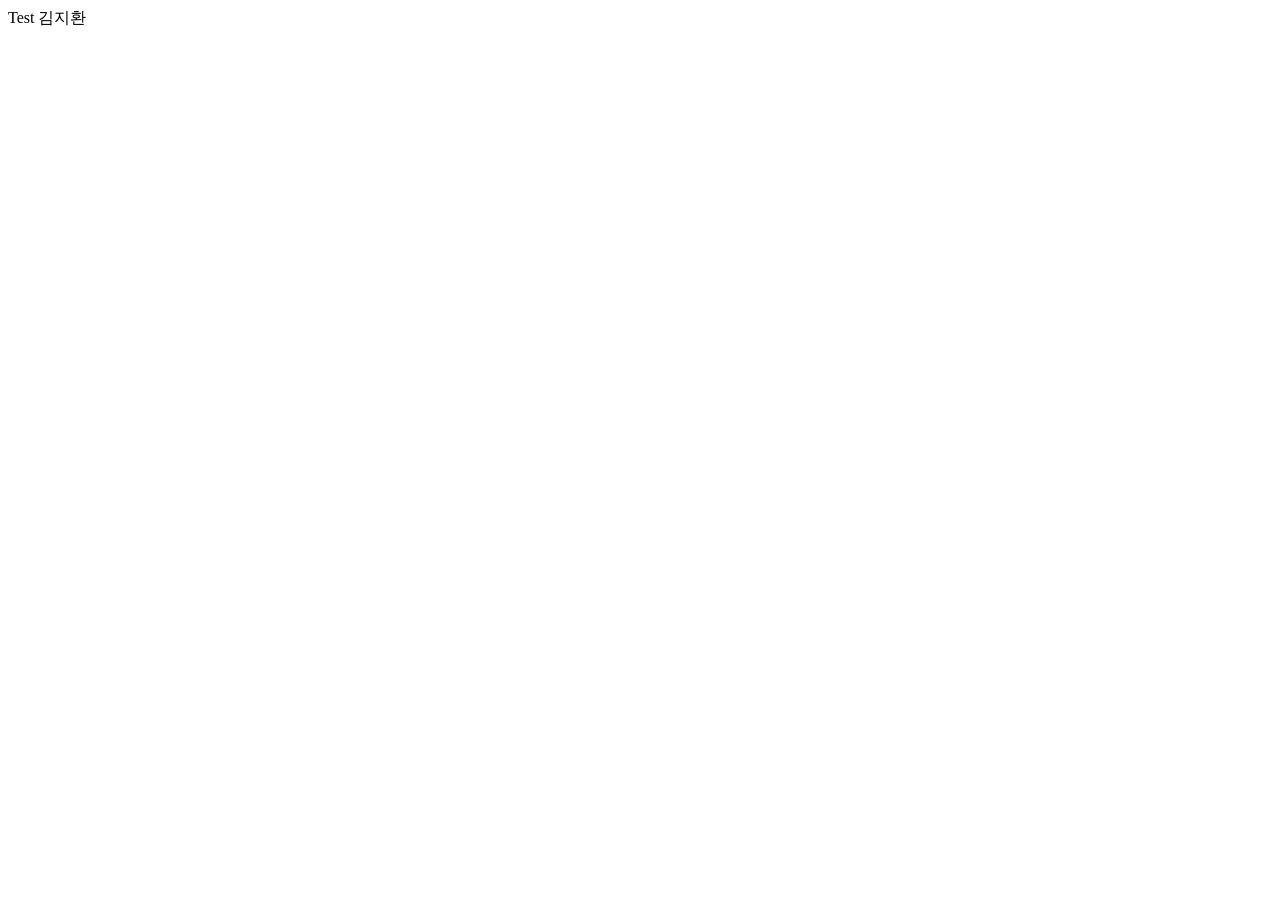
==== index.html @ cfc65067 "test" ====
<!DOCTYPE html>
<html lang="en">
<head>
    <meta charset="UTF-8">
    <meta name="viewport" content="width=device-width, initial-scale=1.0">
    <title>Group Project</title>
</head>
<body>
    Test
    김지환
</body>
</html>
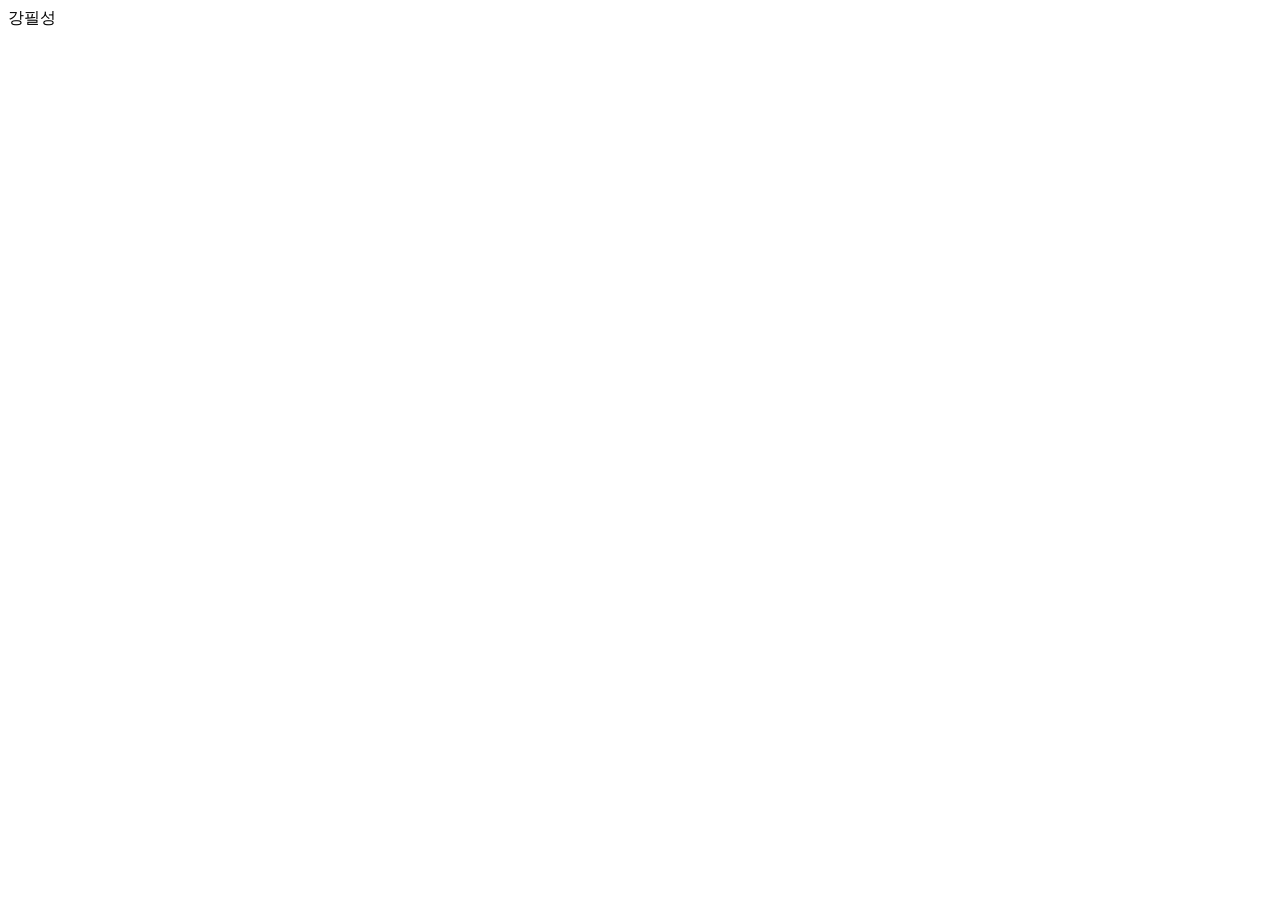
==== commit 5c24f8a3: "test" ====
--- a/index.html
+++ b/index.html
@@ -6,7 +6,6 @@
     <title>Group Project</title>
 </head>
 <body>
-    Test
-    김지환
+    강필성
 </body>
 </html>
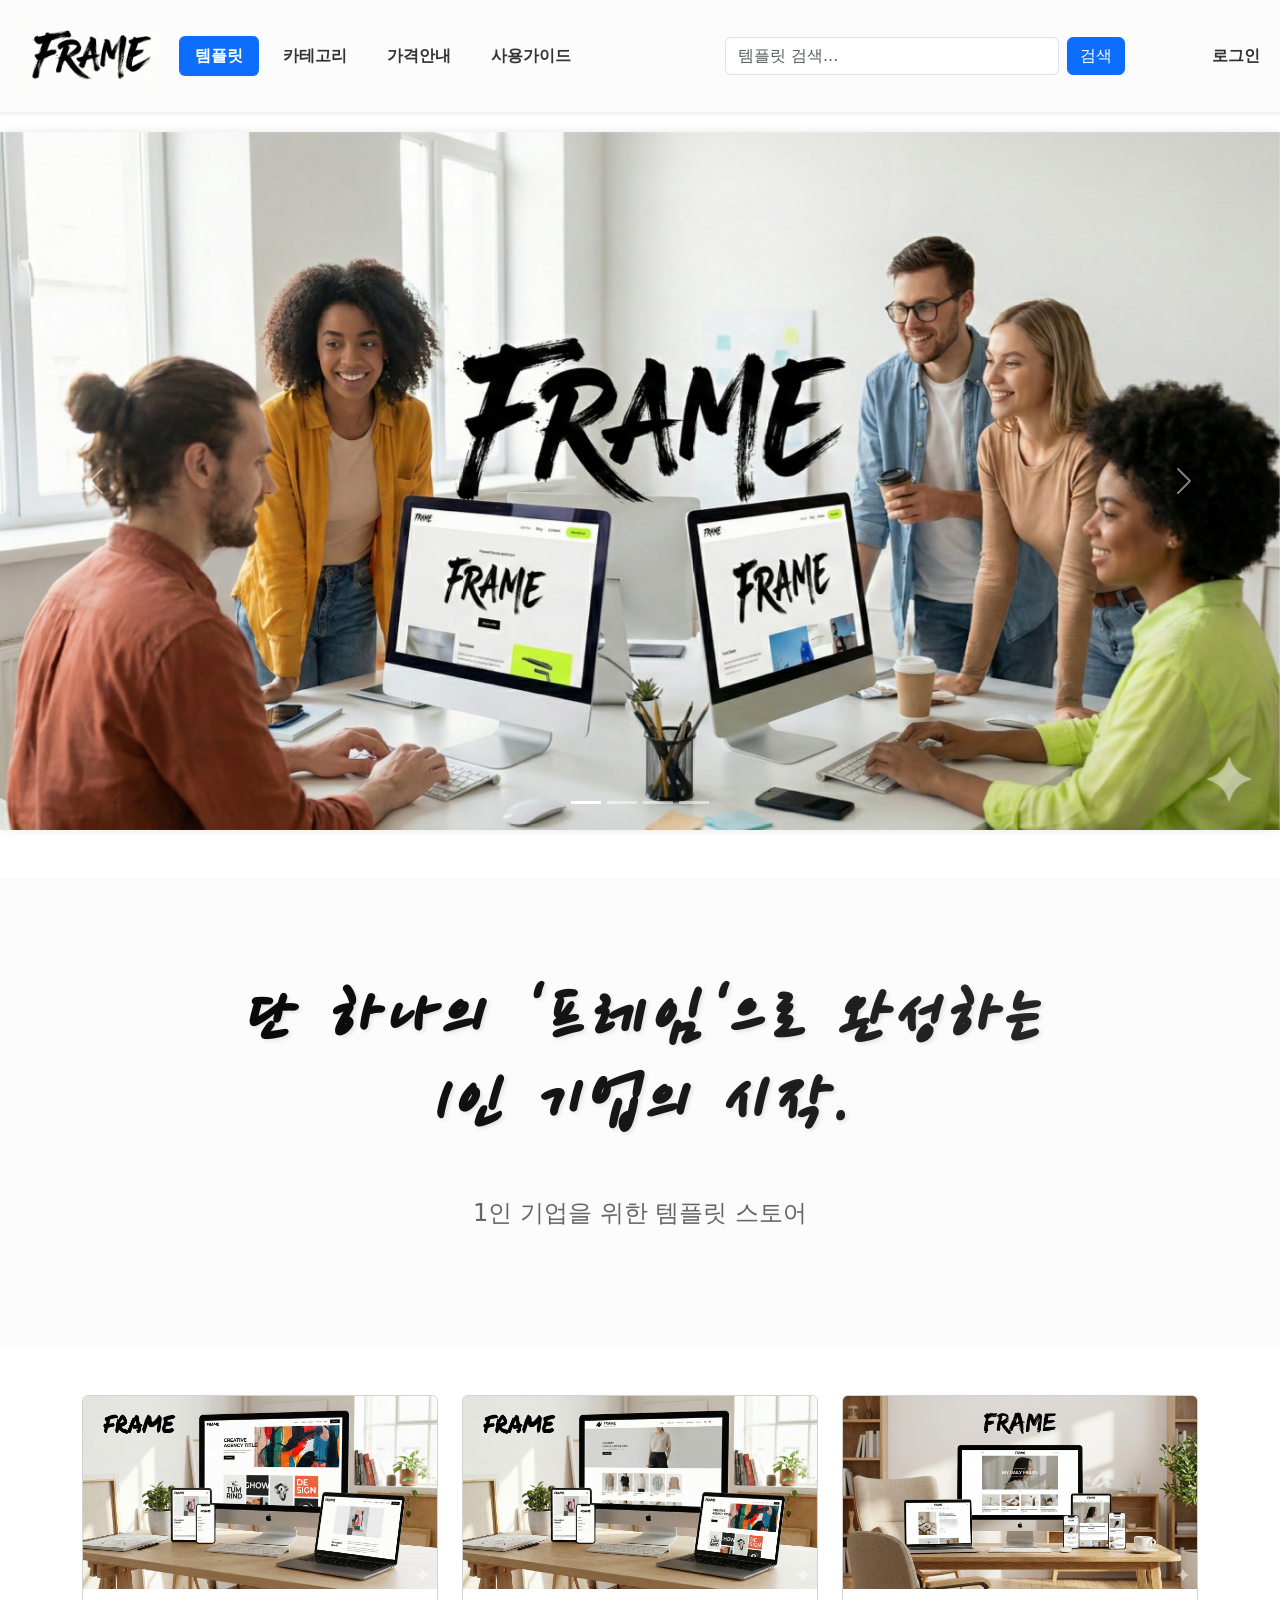
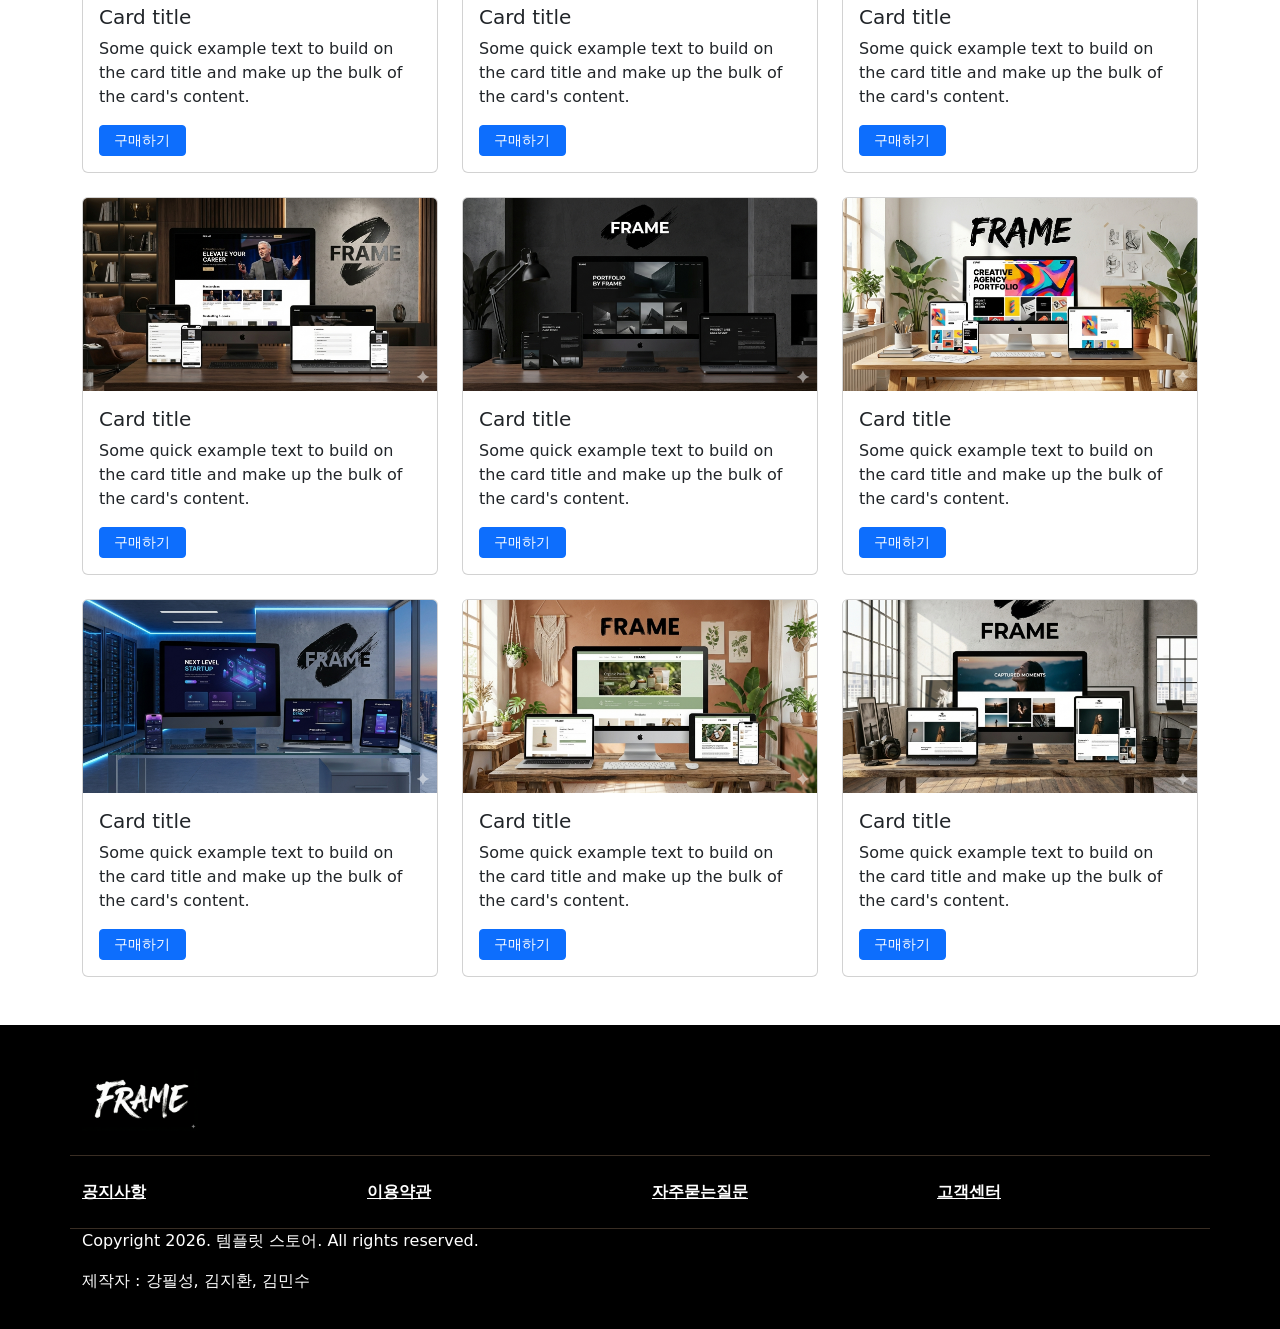
==== commit d1568364: "first commit" ====
--- a/index.html
+++ b/index.html
@@ -1,11 +1,222 @@
-<!DOCTYPE html>
+<!doctype html>
 <html lang="en">
 <head>
-    <meta charset="UTF-8">
-    <meta name="viewport" content="width=device-width, initial-scale=1.0">
-    <title>Group Project</title>
+    <meta charset="utf-8">
+    <meta name="viewport" content="width=device-width, initial-scale=1">
+    <title>템플릿 스토어</title>
+    <link href="https://cdn.jsdelivr.net/npm/bootstrap@5.3.8/dist/css/bootstrap.min.css" rel="stylesheet" integrity="sha384-sRIl4kxILFvY47J16cr9ZwB07vP4J8+LH7qKQnuqkuIAvNWLzeN8tE5YBujZqJLB" crossorigin="anonymous">
+    <link rel="stylesheet" href="css/index/header.css">
+    <link rel="stylesheet" href="css/index/main.css">
+    <link rel="stylesheet" href="css/index/footer.css">
+    <link rel="preconnect" href="https://fonts.googleapis.com">
+<link rel="preconnect" href="https://fonts.gstatic.com" crossorigin>
+<link href="https://fonts.googleapis.com/css2?family=Permanent+Marker&family=Caveat:wght@700&family=Dancing+Script:wght@700&display=swap" rel="stylesheet">
+<link rel="preconnect" href="https://fonts.googleapis.com">
+<link rel="preconnect" href="https://fonts.gstatic.com" crossorigin>
+<link href="https://fonts.googleapis.com/css2?family=Noto+Sans+KR:wght@400;700;900&family=Nanum+Pen+Script&display=swap" rel="stylesheet">
 </head>
 <body>
-    강필성
+    <nav class="navbar navbar-expand-lg bg-body-tertiary shadow-sm">
+      <div class="container-fluid">
+        <a class="navbar-brand fw-bold" href="#main">
+          <img src="img/index/logo.png" alt="Logo" class="d-inline-block align-text-top logo-img">
+        </a>
+        <button class="navbar-toggler" type="button" data-bs-toggle="collapse" data-bs-target="#navbarSupportedContent" aria-controls="navbarSupportedContent" aria-expanded="false" aria-label="메뉴 열기">
+          <span class="navbar-toggler-icon"></span>
+        </button>
+        <div class="collapse navbar-collapse" id="navbarSupportedContent">
+          <ul class="navbar-nav mx-auto mb-2 mb-lg-0">
+            <li class="nav-item">
+              <a class="nav-link active fw-semibold" aria-current="page" href="#main">템플릿</a>
+            </li>
+            <li class="nav-item">
+              <a class="nav-link fw-semibold" href="#category">카테고리</a>
+            </li>
+            <li class="nav-item">
+              <a class="nav-link fw-semibold" href="#pricing">가격안내</a>
+            </li>
+            <li class="nav-item">
+              <a class="nav-link fw-semibold" href="#guide">사용가이드</a>
+            </li>
+          </ul>
+          <form class="d-flex search-form mx-auto" role="search">
+            <input class="form-control me-2" type="search" placeholder="템플릿 검색..." aria-label="검색" />
+            <button class="btn btn-primary" type="submit">검색</button>
+          </form>
+          <div class="navbar-nav ms-auto">
+            <a class="nav-link fw-semibold" href="login.html">로그인</a>
+          </div>
+        </div>
+      </div>
+    </nav>
+ 
+    <div id="carouselExampleIndicators" class="carousel slide">
+        <div class="carousel-indicators">
+            <button type="button" data-bs-target="#carouselExampleIndicators" data-bs-slide-to="0" class="active" aria-current="true" aria-label="Slide 1"></button>
+            <button type="button" data-bs-target="#carouselExampleIndicators" data-bs-slide-to="1" aria-label="Slide 2"></button>
+            <button type="button" data-bs-target="#carouselExampleIndicators" data-bs-slide-to="2" aria-label="Slide 3"></button>
+            <button type="button" data-bs-target="#carouselExampleIndicators" data-bs-slide-to="3" aria-label="Slide 4"></button>
+        </div>
+        <div class="carousel-inner">
+            <div class="carousel-item active">
+            <img src="img/index/main1.png" class="d-block w-100" alt="...">
+        </div>
+        <div class="carousel-item">
+        <img src="img/index/main.png" class="d-block w-100" alt="...">
+        </div>
+        <div class="carousel-item">
+          <img src="img/index/main2.png" class="d-block w-100" alt="...">
+        </div>
+        <div class="carousel-item">
+            <img src="img/index/main3.png" class="d-block w-100" alt="...">
+        </div>
+       </div>
+         <button class="carousel-control-prev" type="button" data-bs-target="#carouselExampleIndicators" data-bs-slide="prev">
+          <span class="carousel-control-prev-icon" aria-hidden="true"></span>
+          <span class="visually-hidden">Previous</span>
+         </button>
+         <button class="carousel-control-next" type="button" data-bs-target="#carouselExampleIndicators" data-bs-slide="next">
+           <span class="carousel-control-next-icon" aria-hidden="true"></span>
+           <span class="visually-hidden">Next</span>
+         </button>
+    </div>
+
+    <div class="typographic-manifesto mt-5 mb-5">
+       <h2 class="manifesto-text">단 하나의 '프레임'으로 완성하는 </h2>
+       <h2 class="manifesto-text">1인 기업의 시작.</h2>
+       <p>1인 기업을 위한 템플릿 스토어</p>
+    </div>
+      
+    <div class="container mt-5 mb-5">
+      <div class="row g-4">
+        <div class="col-md-4 col-sm-6 col-12">
+          <div class="card h-100">
+            <img src="img/index/템플릿1.png" class="card-img-top" alt="...">
+            <div class="card-body d-flex flex-column">
+              <h5 class="card-title">Card title</h5>
+              <p class="card-text">Some quick example text to build on the card title and make up the bulk of the card's content.</p>
+              <a href="purchase.html" class="btn btn-primary btn-sm px-3 mt-auto w-auto">구매하기</a>
+            </div>
+          </div>
+        </div>
+
+        <div class="col-md-4 col-sm-6 col-12">
+          <div class="card h-100">
+            <img src="img/index/템플릿2.png" class="card-img-top" alt="...">
+            <div class="card-body d-flex flex-column">
+              <h5 class="card-title">Card title</h5>
+              <p class="card-text">Some quick example text to build on the card title and make up the bulk of the card's content.</p>
+              <a href="purchase.html" class="btn btn-primary btn-sm px-3 mt-auto w-auto">구매하기</a>
+            </div>
+          </div>
+        </div>
+
+        <div class="col-md-4 col-sm-6 col-12">
+          <div class="card h-100">
+            <img src="img/index/템플릿3.png" class="card-img-top" alt="...">
+            <div class="card-body d-flex flex-column">
+              <h5 class="card-title">Card title</h5>
+              <p class="card-text">Some quick example text to build on the card title and make up the bulk of the card's content.</p>
+              <a href="purchase.html" class="btn btn-primary btn-sm px-3 mt-auto w-auto">구매하기</a>
+            </div>
+          </div>
+        </div>
+
+        <div class="col-md-4 col-sm-6 col-12">
+          <div class="card h-100">
+            <img src="img/index/템플릿4.png" class="card-img-top" alt="...">
+            <div class="card-body d-flex flex-column">
+              <h5 class="card-title">Card title</h5>
+              <p class="card-text">Some quick example text to build on the card title and make up the bulk of the card's content.</p>
+              <a href="purchase.html" class="btn btn-primary btn-sm px-3 mt-auto w-auto">구매하기</a>
+            </div>
+          </div>
+        </div>
+
+        <div class="col-md-4 col-sm-6 col-12">
+          <div class="card h-100">
+            <img src="img/index/템플릿5.png" class="card-img-top" alt="...">
+            <div class="card-body d-flex flex-column">
+              <h5 class="card-title">Card title</h5>
+              <p class="card-text">Some quick example text to build on the card title and make up the bulk of the card's content.</p>
+              <a href="purchase.html" class="btn btn-primary btn-sm px-3 mt-auto w-auto">구매하기</a>
+            </div>
+          </div>
+        </div>
+
+        <div class="col-md-4 col-sm-6 col-12">
+          <div class="card h-100">
+            <img src="img/index/템플릿6.png" class="card-img-top" alt="...">
+            <div class="card-body d-flex flex-column">
+              <h5 class="card-title">Card title</h5>
+              <p class="card-text">Some quick example text to build on the card title and make up the bulk of the card's content.</p>
+              <a href="purchase.html" class="btn btn-primary btn-sm px-3 mt-auto w-auto">구매하기</a>
+            </div>
+          </div>
+        </div>
+
+        <div class="col-md-4 col-sm-6 col-12">
+          <div class="card h-100">
+            <img src="img/index/템플릿7.png" class="card-img-top" alt="...">
+            <div class="card-body d-flex flex-column">
+              <h5 class="card-title">Card title</h5>
+              <p class="card-text">Some quick example text to build on the card title and make up the bulk of the card's content.</p>
+              <a href="purchase.html" class="btn btn-primary btn-sm px-3 mt-auto w-auto">구매하기</a>
+            </div>
+          </div>
+        </div>
+
+        <div class="col-md-4 col-sm-6 col-12">
+          <div class="card h-100">
+            <img src="img/index/템플릿8.png" class="card-img-top" alt="...">
+            <div class="card-body d-flex flex-column">
+              <h5 class="card-title">Card title</h5>
+              <p class="card-text">Some quick example text to build on the card title and make up the bulk of the card's content.</p>
+              <a href="purchase.html" class="btn btn-primary btn-sm px-3 mt-auto w-auto">구매하기</a>
+            </div>
+          </div>
+        </div>
+
+        <div class="col-md-4 col-sm-6 col-12">
+          <div class="card h-100">
+            <img src="img/index/템플릿9.png" class="card-img-top" alt="...">
+            <div class="card-body d-flex flex-column">
+              <h5 class="card-title">Card title</h5>
+              <p class="card-text">Some quick example text to build on the card title and make up the bulk of the card's content.</p>
+              <a href="purchase.html" class="btn btn-primary btn-sm px-3 mt-auto w-auto">구매하기</a>
+            </div>
+          </div>
+        </div>
+      </div>
+    </div>
+ 
+
+    <footer>
+      <div class="container">
+         <div class="row text-white pb-4 pt-4 first-line">
+          <img src="img/index/logo dark.png" class="img-fluid logo-img" alt="...">
+         </div>
+
+         <div class="row text-white pb-4 pt-4 first-line">
+            <a href="#" class="col text-white fw-semibold">공지사항</a>
+            <a href="#" class="col text-white fw-semibold">이용약관</a>
+            <a href="#" class="col text-white fw-semibold">자주묻는질문</a>
+            <a href="#" class="col text-white fw-semibold">고객센터</a>
+         </div>
+
+         <div class="text-white">
+            <p>Copyright 2026. 템플릿 스토어. All rights reserved.</p>
+            <p>제작자 : 강필성, 김지환, 김민수</p>
+         </div>
+        </div>
+      </div>
+    </footer>
+
+
+
+
+    </div>
+
+    <script src="https://cdn.jsdelivr.net/npm/bootstrap@5.3.8/dist/js/bootstrap.bundle.min.js" integrity="sha384-FKyoEForCGlyvwx9Hj09JcYn3nv7wiPVlz7YYwJrWVcXK/BmnVDxM+D2scQbITxI" crossorigin="anonymous"></script>
 </body>
-</html>+</html>
--- a/css/index/header.css
+++ b/css/index/header.css
@@ -0,0 +1,155 @@
+/* 네비게이션 바 스타일 */
+.navbar {
+    padding: 1rem 0;
+    min-height: 80px;
+    background-color: #fcfcfc !important;
+  }
+
+.navbar .container-fluid {
+    display: flex;
+    align-items: center;
+    justify-content: space-between;
+    height: 100%;
+    padding-left: 1rem;
+    padding-right: 0;
+  }
+  
+  .navbar-brand {
+    font-size: 1.5rem;
+    color: #0d6efd !important;
+    transition: color 0.3s ease;
+    padding: 0;
+    margin: 0;
+    margin-right: 0;
+    height: 100%;
+    display: flex;
+    align-items: center;
+    margin-left: 0;
+  }
+
+  /* 로고와 메뉴 사이 간격 조정 */
+  .navbar-brand + .navbar-toggler + .navbar-collapse,
+  .navbar-brand + .navbar-collapse {
+    margin-left: 1rem;
+  }
+
+  .navbar-collapse {
+    margin-left: 1rem !important;
+  }
+
+  .navbar-nav {
+    margin-left: 0 !important;
+  }
+
+  .navbar-nav .nav-item:first-child .nav-link {
+    margin-left: 0;
+    padding-left: 0.75rem;
+  }
+
+  .navbar-brand .logo-img {
+    height: 100%;
+    width: auto;
+    max-height: 80px;
+    object-fit: contain;
+    transition: transform 0.3s ease;
+  }
+
+  .navbar-brand:hover .logo-img {
+    transform: scale(1.05);
+  }
+  
+  .navbar-brand:hover {
+    color: #0a58ca !important;
+  }
+  
+  .nav-link {
+    color: #333 !important;
+    padding: 0.5rem 1rem !important;
+    margin: 0 0.25rem;
+    border-radius: 0.375rem;
+    transition: all 0.3s ease;
+  }
+  
+  .nav-link:hover {
+    background-color: #e9ecef;
+    color: #0d6efd !important;
+    transform: translateY(-1px);
+  }
+  
+  .nav-link.active {
+    background-color: #0d6efd !important;
+    color: white !important;
+    font-weight: 600;
+  }
+  
+  .nav-link.active:hover {
+    background-color: #0a58ca !important;
+    color: white !important;
+  }
+
+  /* 검색 버튼 스타일 */
+.btn-primary {
+    background-color: #0d6efd;
+    border-color: #0d6efd;
+    transition: all 0.3s ease;
+  }
+  
+  .btn-primary:hover {
+    background-color: #0a58ca;
+    border-color: #0a58ca;
+    transform: translateY(-1px);
+    box-shadow: 0 2px 4px rgba(0, 0, 0, 0.1);
+  }
+  
+  /* 검색 입력 필드 */
+  .form-control:focus {
+    border-color: #0d6efd;
+    box-shadow: 0 0 0 0.25rem rgba(13, 110, 253, 0.25);
+  }
+  
+  /* 모바일 메뉴 토글 버튼 */
+  .navbar-toggler {
+    border: 2px solid #0d6efd;
+    margin-left: 0.5rem;
+    padding: 0.25rem 0.5rem;
+  }
+
+  .navbar-toggler:focus {
+    box-shadow: 0 0 0 0.25rem rgba(13, 110, 253, 0.25);
+  }
+
+  /* 로고와 버튼 사이 간격 제거 */
+  .navbar-brand + .navbar-toggler {
+    margin-left: 0.5rem;
+  }
+  
+  /* 검색 폼 가운데 정렬 및 가로 배치 */
+  .search-form {
+    flex-direction: row;
+    align-items: center;
+    max-width: 400px;
+    width: 100%;
+  }
+  
+  .search-form .form-control {
+    flex: 1;
+    min-width: 200px;
+  }
+  
+  .search-form .btn {
+    white-space: nowrap;
+    flex-shrink: 0;
+  }
+  
+  /* 모바일에서 검색창 스타일 조정 */
+  @media (max-width: 991.98px) {
+    .search-form {
+      margin: 1rem 0 !important;
+      max-width: 100%;
+    }
+    
+    .search-form .form-control {
+      min-width: auto;
+    }
+  }
+  
--- a/css/index/main.css
+++ b/css/index/main.css
@@ -0,0 +1,82 @@
+#carouselExampleIndicators {
+    width: 100%;
+    max-width: none;
+    margin: 20px 0;
+    padding: 0;
+    height: auto;
+    overflow: visible;
+    position: relative;
+    border-radius: 10px;
+    box-shadow: 0 0 10px 0 rgba(0, 0, 0, 0.1);
+    background-color: #fff;
+}
+
+/* 캐러셀 이미지가 잘리지 않고 전체가 보이도록 */
+#carouselExampleIndicators .carousel-inner,
+#carouselExampleIndicators .carousel-item {
+    height: auto;
+}
+
+#carouselExampleIndicators .carousel-item img {
+    width: 100%;
+    height: auto;
+    object-fit: initial;
+    object-position: initial;
+}
+
+.typographic-manifesto {
+    position: relative;
+    width: 100%;
+    overflow: hidden;
+    padding: 100px 0;
+    background-color: #fcfcfc;
+    text-align: center;
+    font-size: 1.5rem;
+    margin-top: 2rem;
+    color: #666;
+}
+
+.manifesto-text {
+    font-size: clamp(1rem, 6vw, 6rem) !important;
+    font-weight: 900;
+    line-height: 1.1;
+    white-space: nowrap;
+    margin: 0;
+    padding: 0 2rem;
+    color: #000;
+    font-family: 'Nanum Pen Script', 'Noto Sans KR', 'Malgun Gothic', '맑은 고딕', cursive, sans-serif !important;
+    text-transform: none; /* uppercase 제거 (한글은 대소문자 구분 없음) */
+    letter-spacing: 0.1em;
+    width: 100%;
+    text-align: center;
+    background: linear-gradient(90deg, #000 0%, #333 100%);
+    -webkit-background-clip: text;
+    -webkit-text-fill-color: transparent;
+    background-clip: text;
+    text-shadow: 2px 2px 4px rgba(0, 0, 0, 0.1);
+    font-style: italic;
+}
+
+.typographic-manifesto p {
+    margin-top: 3rem; /* p 태그 위쪽 간격 추가 */
+    text-align: center;
+    font-size: 1.5rem;
+    color: #666;
+}
+
+.card .btn-primary {
+    width: fit-content !important;
+    max-width: 100%;
+    display: inline-block !important;
+    padding: 0.375rem 0.9rem !important;
+    font-size: 0.875rem !important;
+    line-height: 1.2;
+}
+
+@media (max-width: 768px) {
+    .manifesto-text {
+        font-size: clamp(2rem, 8vw, 6rem);
+        white-space: normal;
+        padding: 0 1rem;
+    }
+}
--- a/css/index/footer.css
+++ b/css/index/footer.css
@@ -0,0 +1,18 @@
+footer {
+    background-color: black;
+    padding: 20px 0;
+    margin-top: 20px;
+}
+
+footer .text-white {
+    color: white;
+}
+
+footer .logo-img{
+    width: 140px;   /* 원하는 크기로 변경 */
+    height: auto;   /* 비율 유지 */
+  }
+
+.first-line{
+    border-bottom: 1px solid #392d23;
+}
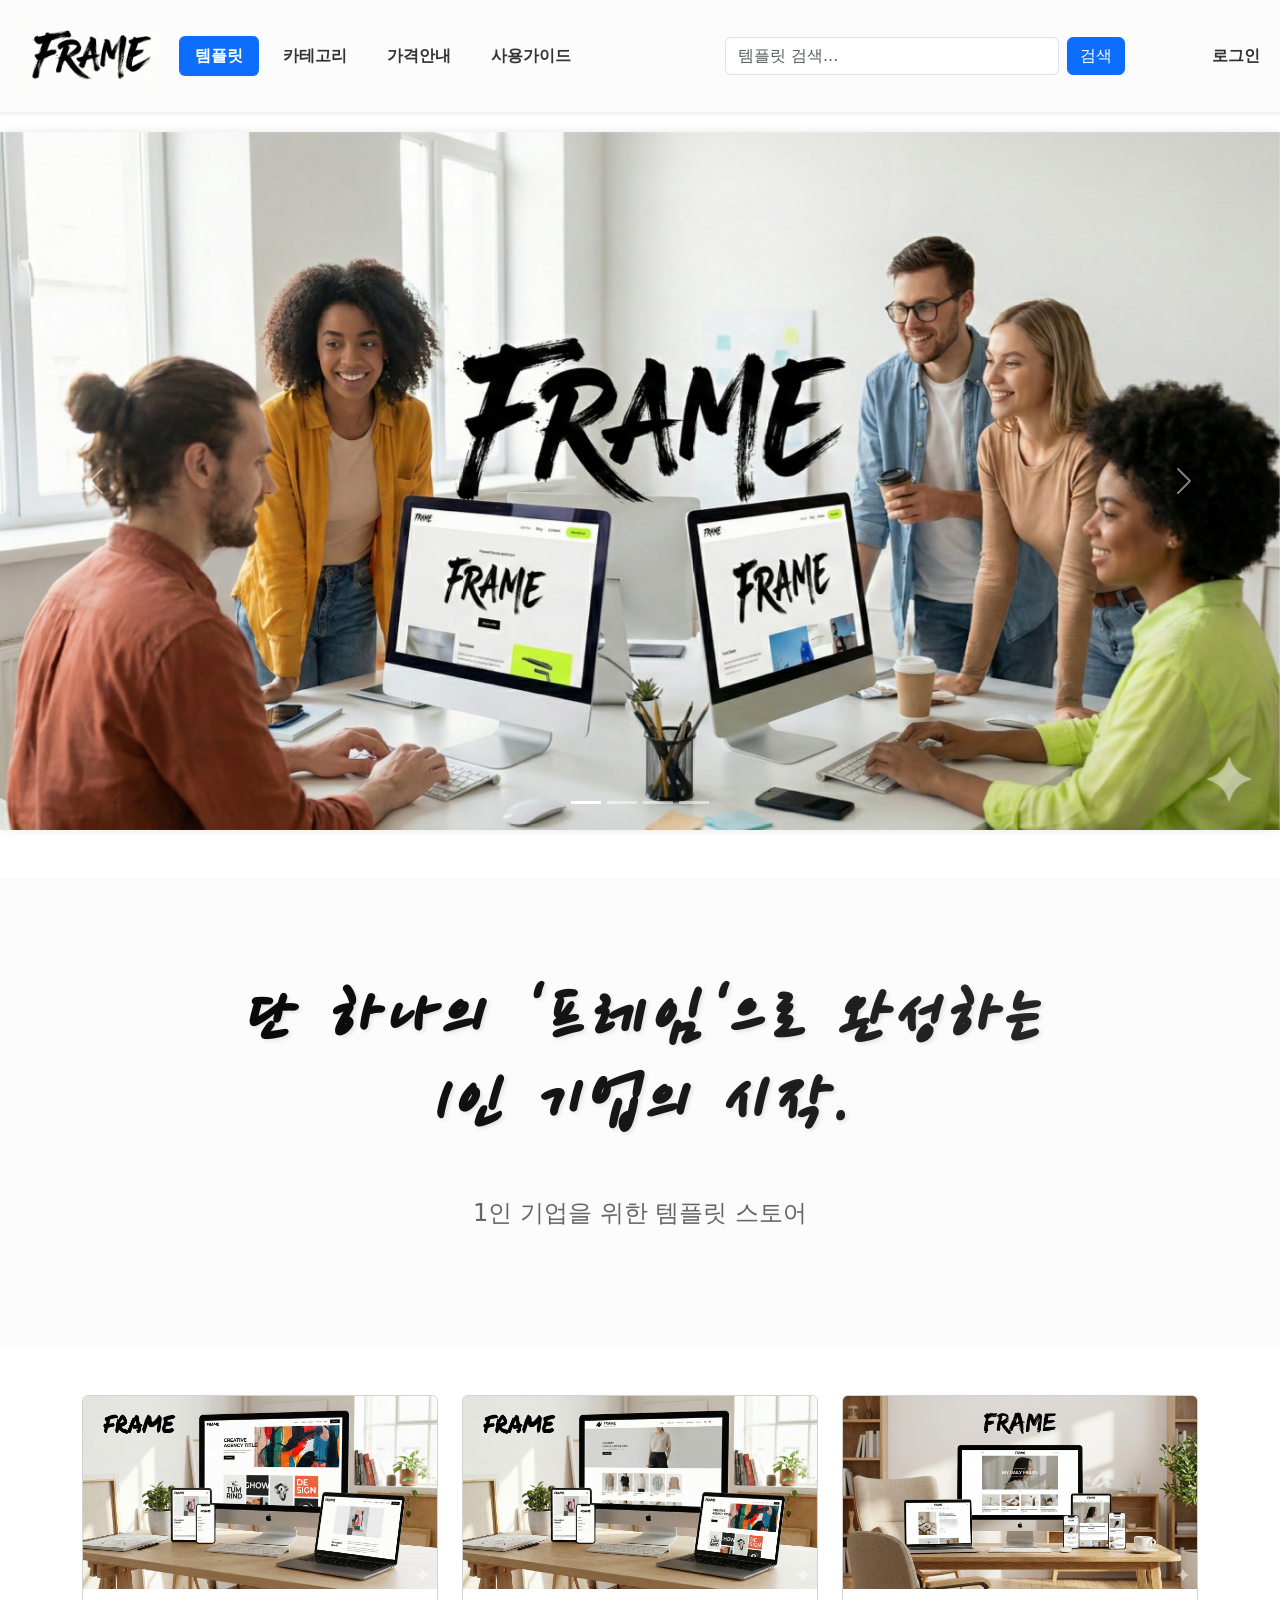
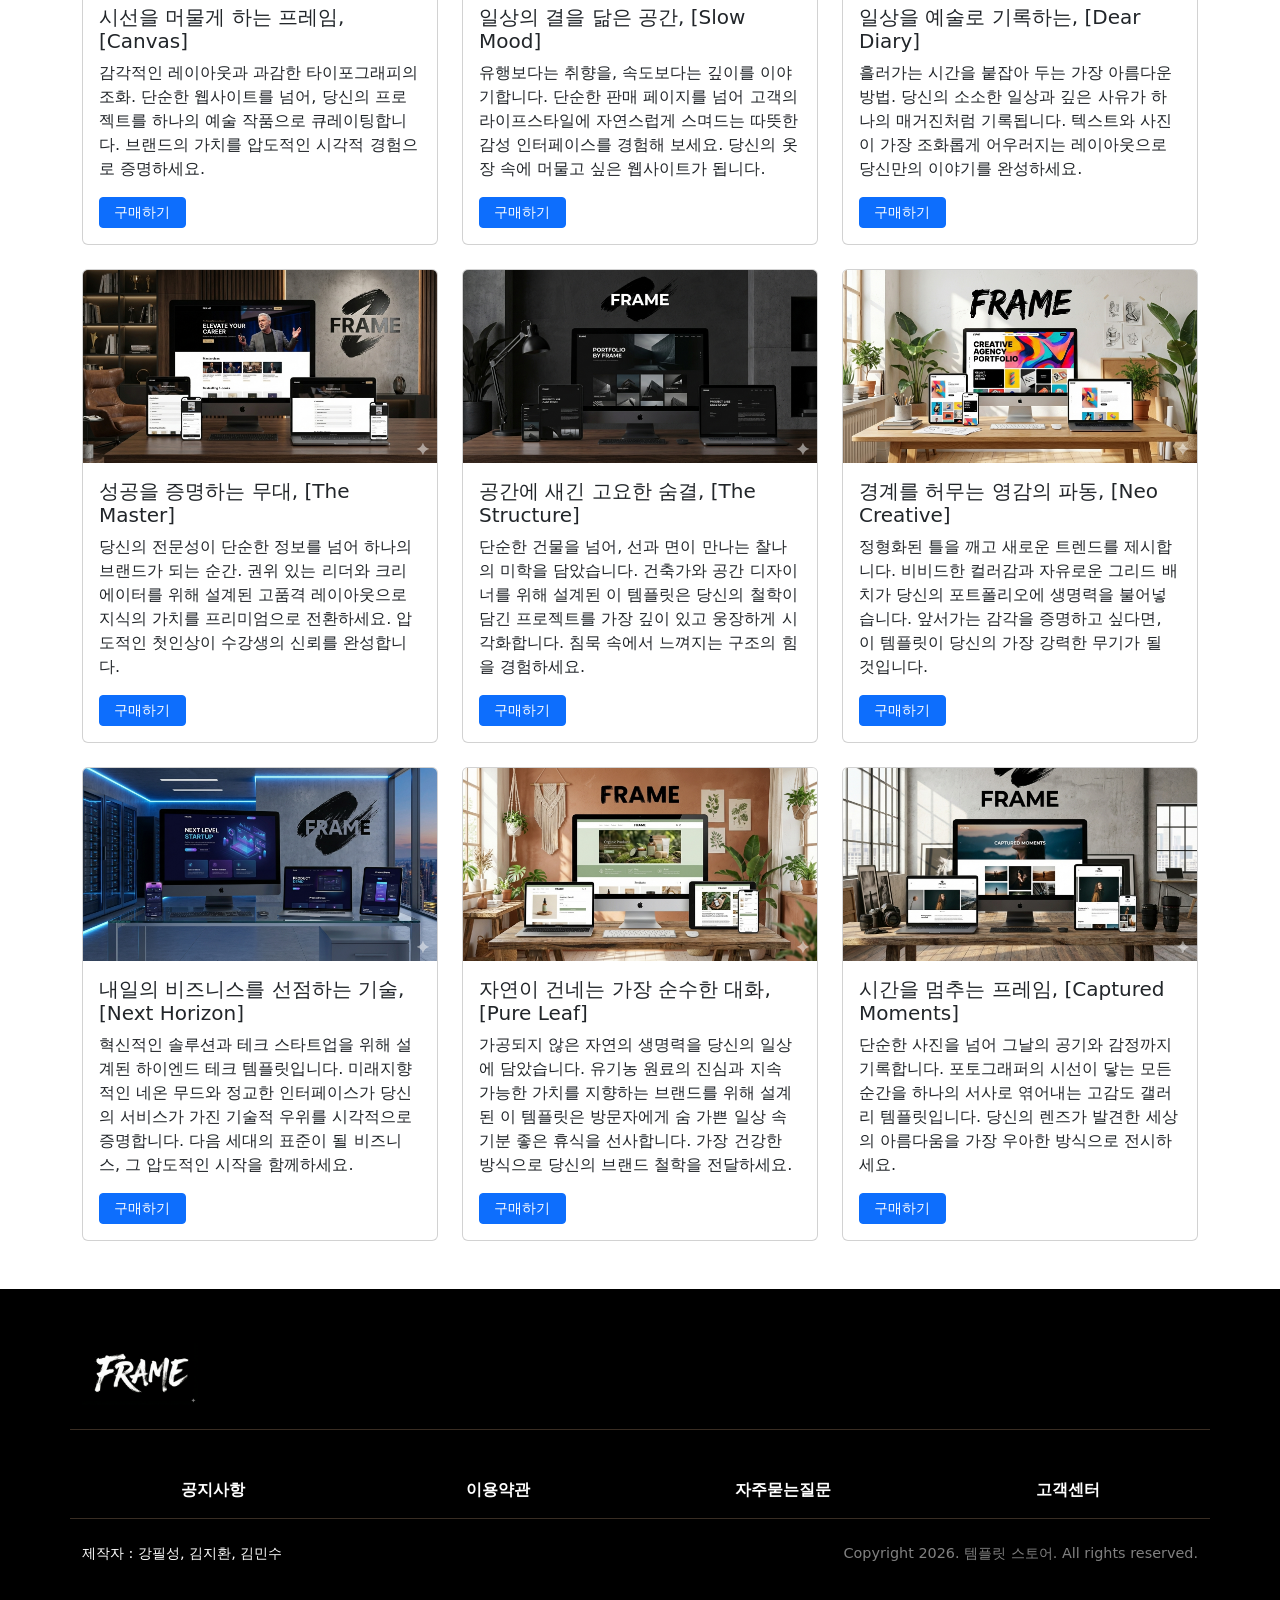
==== commit 7aa1d1a5: "추가 수정 및 완료" ====
--- a/index.html
+++ b/index.html
@@ -93,8 +93,8 @@
           <div class="card h-100">
             <img src="img/index/템플릿1.png" class="card-img-top" alt="...">
             <div class="card-body d-flex flex-column">
-              <h5 class="card-title">Card title</h5>
-              <p class="card-text">Some quick example text to build on the card title and make up the bulk of the card's content.</p>
+              <h5 class="card-title">시선을 머물게 하는 프레임, [Canvas]</h5>
+              <p class="card-text">감각적인 레이아웃과 과감한 타이포그래피의 조화. 단순한 웹사이트를 넘어, 당신의 프로젝트를 하나의 예술 작품으로 큐레이팅합니다. 브랜드의 가치를 압도적인 시각적 경험으로 증명하세요.</p>
               <a href="purchase.html" class="btn btn-primary btn-sm px-3 mt-auto w-auto">구매하기</a>
             </div>
           </div>
@@ -104,8 +104,8 @@
           <div class="card h-100">
             <img src="img/index/템플릿2.png" class="card-img-top" alt="...">
             <div class="card-body d-flex flex-column">
-              <h5 class="card-title">Card title</h5>
-              <p class="card-text">Some quick example text to build on the card title and make up the bulk of the card's content.</p>
+              <h5 class="card-title">일상의 결을 닮은 공간, [Slow Mood]</h5>
+              <p class="card-text">유행보다는 취향을, 속도보다는 깊이를 이야기합니다. 단순한 판매 페이지를 넘어 고객의 라이프스타일에 자연스럽게 스며드는 따뜻한 감성 인터페이스를 경험해 보세요. 당신의 옷장 속에 머물고 싶은 웹사이트가 됩니다.</p>
               <a href="purchase.html" class="btn btn-primary btn-sm px-3 mt-auto w-auto">구매하기</a>
             </div>
           </div>
@@ -115,8 +115,8 @@
           <div class="card h-100">
             <img src="img/index/템플릿3.png" class="card-img-top" alt="...">
             <div class="card-body d-flex flex-column">
-              <h5 class="card-title">Card title</h5>
-              <p class="card-text">Some quick example text to build on the card title and make up the bulk of the card's content.</p>
+              <h5 class="card-title">일상을 예술로 기록하는, [Dear Diary]</h5>
+              <p class="card-text">흘러가는 시간을 붙잡아 두는 가장 아름다운 방법. 당신의 소소한 일상과 깊은 사유가 하나의 매거진처럼 기록됩니다. 텍스트와 사진이 가장 조화롭게 어우러지는 레이아웃으로 당신만의 이야기를 완성하세요.</p>
               <a href="purchase.html" class="btn btn-primary btn-sm px-3 mt-auto w-auto">구매하기</a>
             </div>
           </div>
@@ -126,8 +126,8 @@
           <div class="card h-100">
             <img src="img/index/템플릿4.png" class="card-img-top" alt="...">
             <div class="card-body d-flex flex-column">
-              <h5 class="card-title">Card title</h5>
-              <p class="card-text">Some quick example text to build on the card title and make up the bulk of the card's content.</p>
+              <h5 class="card-title">성공을 증명하는 무대, [The Master]</h5>
+              <p class="card-text">당신의 전문성이 단순한 정보를 넘어 하나의 브랜드가 되는 순간. 권위 있는 리더와 크리에이터를 위해 설계된 고품격 레이아웃으로 지식의 가치를 프리미엄으로 전환하세요. 압도적인 첫인상이 수강생의 신뢰를 완성합니다.</p>
               <a href="purchase.html" class="btn btn-primary btn-sm px-3 mt-auto w-auto">구매하기</a>
             </div>
           </div>
@@ -137,8 +137,8 @@
           <div class="card h-100">
             <img src="img/index/템플릿5.png" class="card-img-top" alt="...">
             <div class="card-body d-flex flex-column">
-              <h5 class="card-title">Card title</h5>
-              <p class="card-text">Some quick example text to build on the card title and make up the bulk of the card's content.</p>
+              <h5 class="card-title">공간에 새긴 고요한 숨결, [The Structure]</h5>
+              <p class="card-text">단순한 건물을 넘어, 선과 면이 만나는 찰나의 미학을 담았습니다. 건축가와 공간 디자이너를 위해 설계된 이 템플릿은 당신의 철학이 담긴 프로젝트를 가장 깊이 있고 웅장하게 시각화합니다. 침묵 속에서 느껴지는 구조의 힘을 경험하세요.</p>
               <a href="purchase.html" class="btn btn-primary btn-sm px-3 mt-auto w-auto">구매하기</a>
             </div>
           </div>
@@ -148,8 +148,8 @@
           <div class="card h-100">
             <img src="img/index/템플릿6.png" class="card-img-top" alt="...">
             <div class="card-body d-flex flex-column">
-              <h5 class="card-title">Card title</h5>
-              <p class="card-text">Some quick example text to build on the card title and make up the bulk of the card's content.</p>
+              <h5 class="card-title">경계를 허무는 영감의 파동, [Neo Creative]</h5>
+              <p class="card-text">정형화된 틀을 깨고 새로운 트렌드를 제시합니다. 비비드한 컬러감과 자유로운 그리드 배치가 당신의 포트폴리오에 생명력을 불어넣습니다. 앞서가는 감각을 증명하고 싶다면, 이 템플릿이 당신의 가장 강력한 무기가 될 것입니다.</p>
               <a href="purchase.html" class="btn btn-primary btn-sm px-3 mt-auto w-auto">구매하기</a>
             </div>
           </div>
@@ -159,8 +159,8 @@
           <div class="card h-100">
             <img src="img/index/템플릿7.png" class="card-img-top" alt="...">
             <div class="card-body d-flex flex-column">
-              <h5 class="card-title">Card title</h5>
-              <p class="card-text">Some quick example text to build on the card title and make up the bulk of the card's content.</p>
+              <h5 class="card-title">내일의 비즈니스를 선점하는 기술, [Next Horizon]</h5>
+              <p class="card-text">혁신적인 솔루션과 테크 스타트업을 위해 설계된 하이엔드 테크 템플릿입니다. 미래지향적인 네온 무드와 정교한 인터페이스가 당신의 서비스가 가진 기술적 우위를 시각적으로 증명합니다. 다음 세대의 표준이 될 비즈니스, 그 압도적인 시작을 함께하세요.</p>
               <a href="purchase.html" class="btn btn-primary btn-sm px-3 mt-auto w-auto">구매하기</a>
             </div>
           </div>
@@ -170,8 +170,8 @@
           <div class="card h-100">
             <img src="img/index/템플릿8.png" class="card-img-top" alt="...">
             <div class="card-body d-flex flex-column">
-              <h5 class="card-title">Card title</h5>
-              <p class="card-text">Some quick example text to build on the card title and make up the bulk of the card's content.</p>
+              <h5 class="card-title">자연이 건네는 가장 순수한 대화, [Pure Leaf]</h5>
+              <p class="card-text">가공되지 않은 자연의 생명력을 당신의 일상에 담았습니다. 유기농 원료의 진심과 지속 가능한 가치를 지향하는 브랜드를 위해 설계된 이 템플릿은 방문자에게 숨 가쁜 일상 속 기분 좋은 휴식을 선사합니다. 가장 건강한 방식으로 당신의 브랜드 철학을 전달하세요.</p>
               <a href="purchase.html" class="btn btn-primary btn-sm px-3 mt-auto w-auto">구매하기</a>
             </div>
           </div>
@@ -181,8 +181,8 @@
           <div class="card h-100">
             <img src="img/index/템플릿9.png" class="card-img-top" alt="...">
             <div class="card-body d-flex flex-column">
-              <h5 class="card-title">Card title</h5>
-              <p class="card-text">Some quick example text to build on the card title and make up the bulk of the card's content.</p>
+              <h5 class="card-title">시간을 멈추는 프레임, [Captured Moments]</h5>
+              <p class="card-text">단순한 사진을 넘어 그날의 공기와 감정까지 기록합니다. 포토그래퍼의 시선이 닿는 모든 순간을 하나의 서사로 엮어내는 고감도 갤러리 템플릿입니다. 당신의 렌즈가 발견한 세상의 아름다움을 가장 우아한 방식으로 전시하세요.</p>
               <a href="purchase.html" class="btn btn-primary btn-sm px-3 mt-auto w-auto">구매하기</a>
             </div>
           </div>
@@ -197,18 +197,17 @@
           <img src="img/index/logo dark.png" class="img-fluid logo-img" alt="...">
          </div>
 
-         <div class="row text-white pb-4 pt-4 first-line">
-            <a href="#" class="col text-white fw-semibold">공지사항</a>
-            <a href="#" class="col text-white fw-semibold">이용약관</a>
-            <a href="#" class="col text-white fw-semibold">자주묻는질문</a>
-            <a href="#" class="col text-white fw-semibold">고객센터</a>
+         <div class="row text-white pt-5 pb-3 first-line">
+            <div class="col-3 fw-semibold"><a href = "#" class="text-white text-decoration-none"> 공지사항</a></div>
+            <div class="col-3 fw-semibold"><a href = "#" class="text-white text-decoration-none">이용약관</a></div>
+            <div class="col-3 fw-semibold"><a href = "#" class="text-white text-decoration-none">자주묻는질문</a></div>
+            <div class="col-3 fw-semibold"><a href = "#" class="text-white text-decoration-none">고객센터</a></div>
          </div>
 
-         <div class="text-white">
-            <p>Copyright 2026. 템플릿 스토어. All rights reserved.</p>
-            <p>제작자 : 강필성, 김지환, 김민수</p>
+         <div class="text-white d-flex justify-content-between flex-wrap gap-3 pt-4 pb-2">
+          <p class="mb-0">제작자 : 강필성, 김지환, 김민수</p>
+          <p class="footer-under-text-line-p-color mb-0">Copyright 2026. 템플릿 스토어. All rights reserved.</p>
          </div>
-        </div>
       </div>
     </footer>
 
--- a/css/index/footer.css
+++ b/css/index/footer.css
@@ -1,18 +1,105 @@
+/* ===== 기본 스타일 ===== */
 footer {
     background-color: black;
-    padding: 20px 0;
+    padding: 30px 0;
     margin-top: 20px;
+    text-align: center;
 }
 
 footer .text-white {
     color: white;
 }
 
-footer .logo-img{
-    width: 140px;   /* 원하는 크기로 변경 */
-    height: auto;   /* 비율 유지 */
-  }
+footer .logo-img {
+    width: 140px;
+    height: auto;
+}
 
-.first-line{
+.first-line {
     border-bottom: 1px solid #392d23;
-}+}
+
+.footer-under-text-line-p-color {
+    color: gray;
+}
+
+/* 푸터 메뉴 링크 스타일 */
+footer .row.first-line a {
+    display: inline-block;
+    transition: opacity 0.3s ease;
+}
+
+footer .row.first-line a:hover {
+    opacity: 0.7;
+}
+
+/* 제작자 및 Copyright 영역 */
+footer .d-flex p {
+    margin: 0;
+    font-size: 0.9rem;
+}
+
+/* ===== 반응형 스타일 ===== */
+
+/* 모바일 (576px 이하) */
+@media (max-width: 576px) {
+    footer {
+        padding: 20px 0;
+    }
+
+    footer .logo-img {
+        width: 100px;
+    }
+
+    footer .row.first-line {
+        padding-top: 1.5rem !important;
+        padding-bottom: 1rem !important;
+    }
+
+    footer .row.first-line .col-3 {
+        flex: 0 0 100%;
+        max-width: 100%;
+        margin-bottom: 0.75rem;
+    }
+
+    footer .d-flex {
+        flex-direction: column;
+        align-items: center;
+        gap: 0.5rem !important;
+        padding-top: 1rem !important;
+        padding-bottom: 0.5rem !important;
+    }
+
+    footer .d-flex p {
+        font-size: 0.85rem;
+        text-align: center;
+    }
+}
+
+/* 태블릿 (577px ~ 768px) */
+@media (min-width: 577px) and (max-width: 768px) {
+    footer {
+        padding: 25px 0;
+    }
+
+    footer .logo-img {
+        width: 120px;
+    }
+
+    footer .row.first-line .col-3 {
+        flex: 0 0 50%;
+        max-width: 50%;
+        margin-bottom: 1rem;
+    }
+
+    footer .d-flex {
+        flex-direction: column;
+        align-items: center;
+        gap: 0.5rem !important;
+    }
+
+    footer .d-flex p {
+        text-align: center;
+    }
+}
+
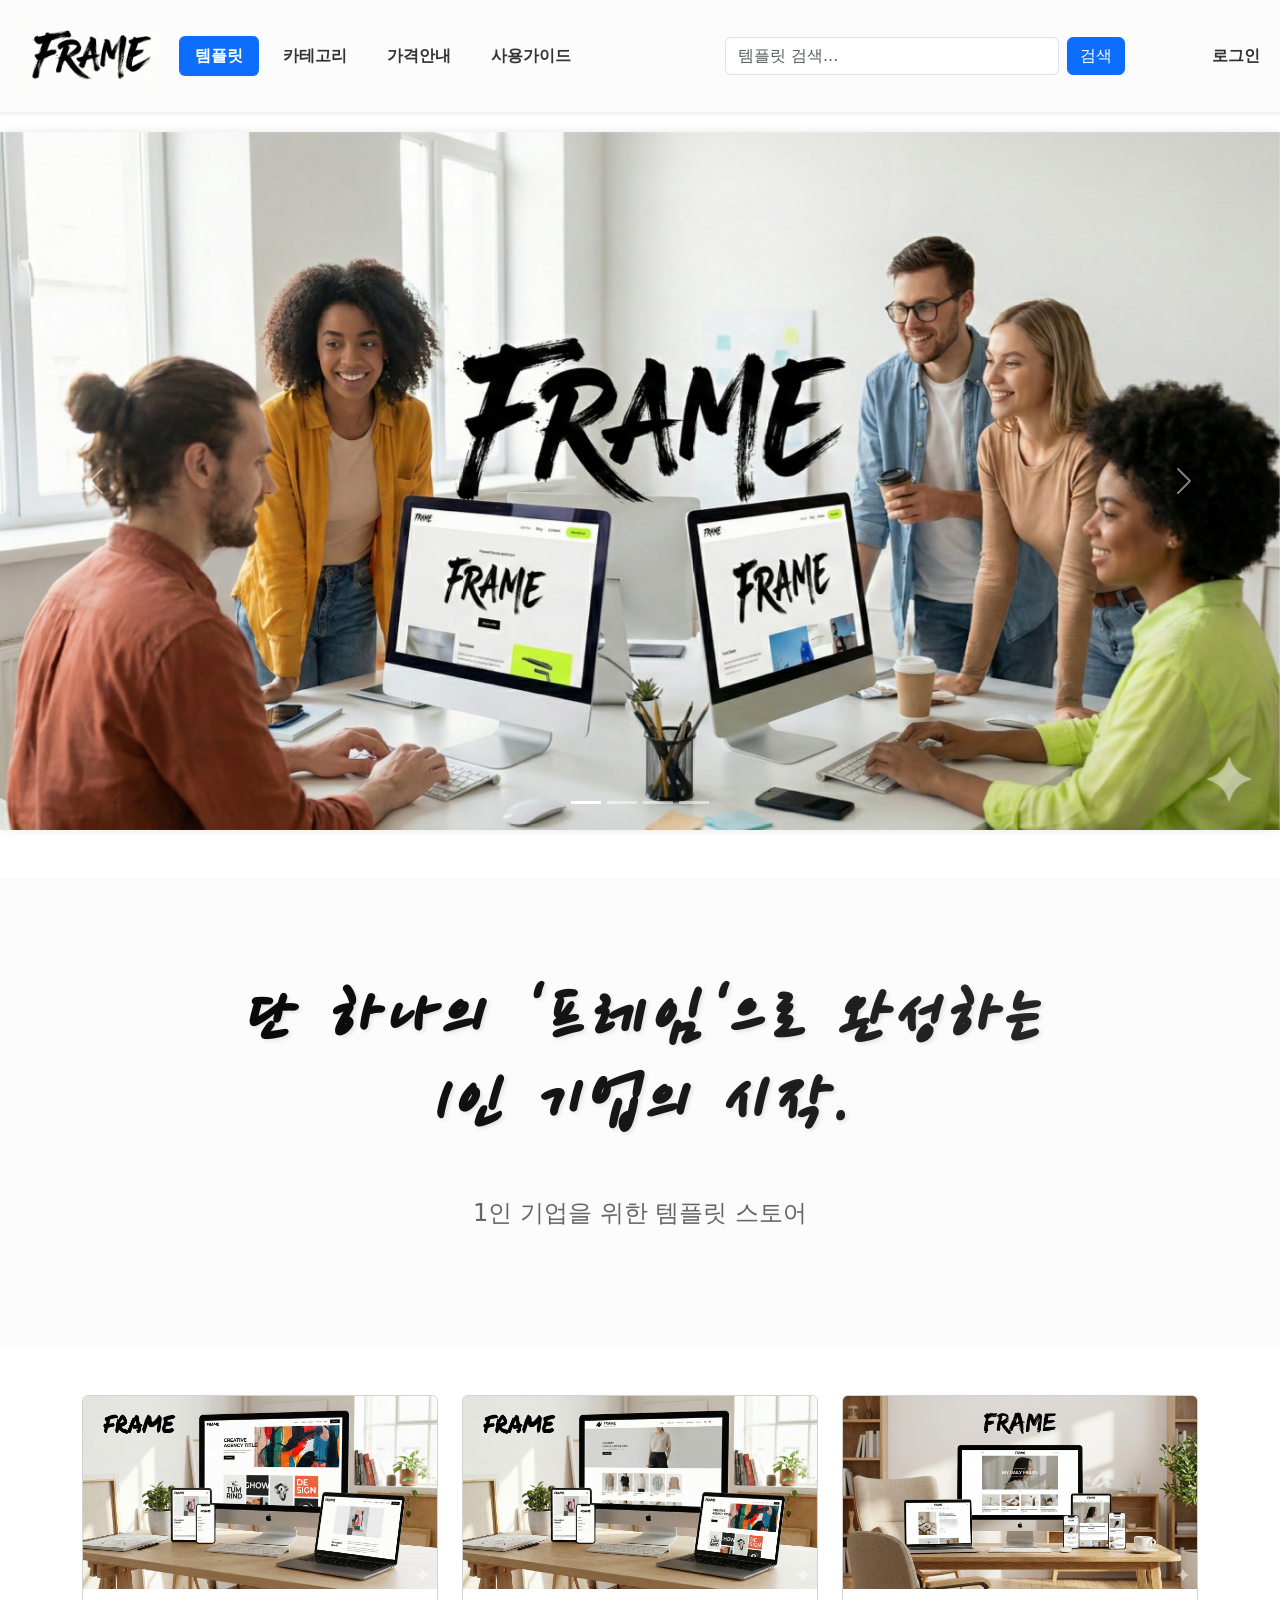
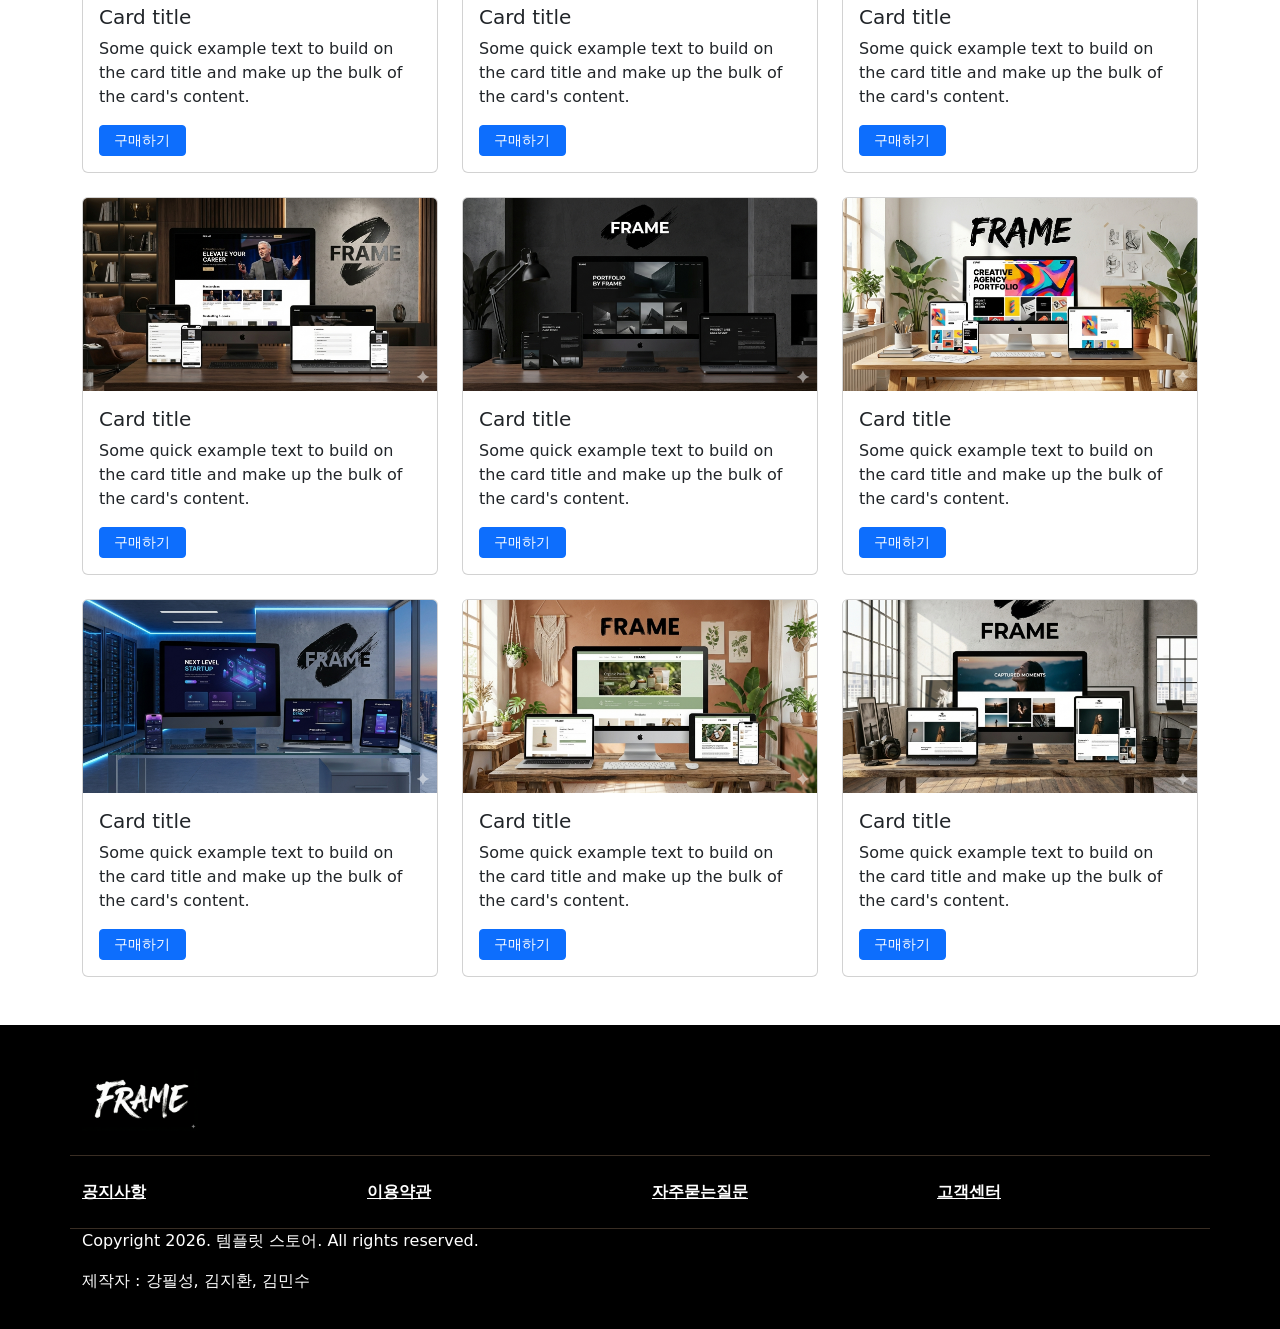
==== commit e9de777f: "Merge origin/purchase-page into purchase-page" ====
--- a/index.html
+++ b/index.html
@@ -93,8 +93,8 @@
           <div class="card h-100">
             <img src="img/index/템플릿1.png" class="card-img-top" alt="...">
             <div class="card-body d-flex flex-column">
-              <h5 class="card-title">시선을 머물게 하는 프레임, [Canvas]</h5>
-              <p class="card-text">감각적인 레이아웃과 과감한 타이포그래피의 조화. 단순한 웹사이트를 넘어, 당신의 프로젝트를 하나의 예술 작품으로 큐레이팅합니다. 브랜드의 가치를 압도적인 시각적 경험으로 증명하세요.</p>
+              <h5 class="card-title">Card title</h5>
+              <p class="card-text">Some quick example text to build on the card title and make up the bulk of the card's content.</p>
               <a href="purchase.html" class="btn btn-primary btn-sm px-3 mt-auto w-auto">구매하기</a>
             </div>
           </div>
@@ -104,8 +104,8 @@
           <div class="card h-100">
             <img src="img/index/템플릿2.png" class="card-img-top" alt="...">
             <div class="card-body d-flex flex-column">
-              <h5 class="card-title">일상의 결을 닮은 공간, [Slow Mood]</h5>
-              <p class="card-text">유행보다는 취향을, 속도보다는 깊이를 이야기합니다. 단순한 판매 페이지를 넘어 고객의 라이프스타일에 자연스럽게 스며드는 따뜻한 감성 인터페이스를 경험해 보세요. 당신의 옷장 속에 머물고 싶은 웹사이트가 됩니다.</p>
+              <h5 class="card-title">Card title</h5>
+              <p class="card-text">Some quick example text to build on the card title and make up the bulk of the card's content.</p>
               <a href="purchase.html" class="btn btn-primary btn-sm px-3 mt-auto w-auto">구매하기</a>
             </div>
           </div>
@@ -115,8 +115,8 @@
           <div class="card h-100">
             <img src="img/index/템플릿3.png" class="card-img-top" alt="...">
             <div class="card-body d-flex flex-column">
-              <h5 class="card-title">일상을 예술로 기록하는, [Dear Diary]</h5>
-              <p class="card-text">흘러가는 시간을 붙잡아 두는 가장 아름다운 방법. 당신의 소소한 일상과 깊은 사유가 하나의 매거진처럼 기록됩니다. 텍스트와 사진이 가장 조화롭게 어우러지는 레이아웃으로 당신만의 이야기를 완성하세요.</p>
+              <h5 class="card-title">Card title</h5>
+              <p class="card-text">Some quick example text to build on the card title and make up the bulk of the card's content.</p>
               <a href="purchase.html" class="btn btn-primary btn-sm px-3 mt-auto w-auto">구매하기</a>
             </div>
           </div>
@@ -126,8 +126,8 @@
           <div class="card h-100">
             <img src="img/index/템플릿4.png" class="card-img-top" alt="...">
             <div class="card-body d-flex flex-column">
-              <h5 class="card-title">성공을 증명하는 무대, [The Master]</h5>
-              <p class="card-text">당신의 전문성이 단순한 정보를 넘어 하나의 브랜드가 되는 순간. 권위 있는 리더와 크리에이터를 위해 설계된 고품격 레이아웃으로 지식의 가치를 프리미엄으로 전환하세요. 압도적인 첫인상이 수강생의 신뢰를 완성합니다.</p>
+              <h5 class="card-title">Card title</h5>
+              <p class="card-text">Some quick example text to build on the card title and make up the bulk of the card's content.</p>
               <a href="purchase.html" class="btn btn-primary btn-sm px-3 mt-auto w-auto">구매하기</a>
             </div>
           </div>
@@ -137,8 +137,8 @@
           <div class="card h-100">
             <img src="img/index/템플릿5.png" class="card-img-top" alt="...">
             <div class="card-body d-flex flex-column">
-              <h5 class="card-title">공간에 새긴 고요한 숨결, [The Structure]</h5>
-              <p class="card-text">단순한 건물을 넘어, 선과 면이 만나는 찰나의 미학을 담았습니다. 건축가와 공간 디자이너를 위해 설계된 이 템플릿은 당신의 철학이 담긴 프로젝트를 가장 깊이 있고 웅장하게 시각화합니다. 침묵 속에서 느껴지는 구조의 힘을 경험하세요.</p>
+              <h5 class="card-title">Card title</h5>
+              <p class="card-text">Some quick example text to build on the card title and make up the bulk of the card's content.</p>
               <a href="purchase.html" class="btn btn-primary btn-sm px-3 mt-auto w-auto">구매하기</a>
             </div>
           </div>
@@ -148,8 +148,8 @@
           <div class="card h-100">
             <img src="img/index/템플릿6.png" class="card-img-top" alt="...">
             <div class="card-body d-flex flex-column">
-              <h5 class="card-title">경계를 허무는 영감의 파동, [Neo Creative]</h5>
-              <p class="card-text">정형화된 틀을 깨고 새로운 트렌드를 제시합니다. 비비드한 컬러감과 자유로운 그리드 배치가 당신의 포트폴리오에 생명력을 불어넣습니다. 앞서가는 감각을 증명하고 싶다면, 이 템플릿이 당신의 가장 강력한 무기가 될 것입니다.</p>
+              <h5 class="card-title">Card title</h5>
+              <p class="card-text">Some quick example text to build on the card title and make up the bulk of the card's content.</p>
               <a href="purchase.html" class="btn btn-primary btn-sm px-3 mt-auto w-auto">구매하기</a>
             </div>
           </div>
@@ -159,8 +159,8 @@
           <div class="card h-100">
             <img src="img/index/템플릿7.png" class="card-img-top" alt="...">
             <div class="card-body d-flex flex-column">
-              <h5 class="card-title">내일의 비즈니스를 선점하는 기술, [Next Horizon]</h5>
-              <p class="card-text">혁신적인 솔루션과 테크 스타트업을 위해 설계된 하이엔드 테크 템플릿입니다. 미래지향적인 네온 무드와 정교한 인터페이스가 당신의 서비스가 가진 기술적 우위를 시각적으로 증명합니다. 다음 세대의 표준이 될 비즈니스, 그 압도적인 시작을 함께하세요.</p>
+              <h5 class="card-title">Card title</h5>
+              <p class="card-text">Some quick example text to build on the card title and make up the bulk of the card's content.</p>
               <a href="purchase.html" class="btn btn-primary btn-sm px-3 mt-auto w-auto">구매하기</a>
             </div>
           </div>
@@ -170,8 +170,8 @@
           <div class="card h-100">
             <img src="img/index/템플릿8.png" class="card-img-top" alt="...">
             <div class="card-body d-flex flex-column">
-              <h5 class="card-title">자연이 건네는 가장 순수한 대화, [Pure Leaf]</h5>
-              <p class="card-text">가공되지 않은 자연의 생명력을 당신의 일상에 담았습니다. 유기농 원료의 진심과 지속 가능한 가치를 지향하는 브랜드를 위해 설계된 이 템플릿은 방문자에게 숨 가쁜 일상 속 기분 좋은 휴식을 선사합니다. 가장 건강한 방식으로 당신의 브랜드 철학을 전달하세요.</p>
+              <h5 class="card-title">Card title</h5>
+              <p class="card-text">Some quick example text to build on the card title and make up the bulk of the card's content.</p>
               <a href="purchase.html" class="btn btn-primary btn-sm px-3 mt-auto w-auto">구매하기</a>
             </div>
           </div>
@@ -181,8 +181,8 @@
           <div class="card h-100">
             <img src="img/index/템플릿9.png" class="card-img-top" alt="...">
             <div class="card-body d-flex flex-column">
-              <h5 class="card-title">시간을 멈추는 프레임, [Captured Moments]</h5>
-              <p class="card-text">단순한 사진을 넘어 그날의 공기와 감정까지 기록합니다. 포토그래퍼의 시선이 닿는 모든 순간을 하나의 서사로 엮어내는 고감도 갤러리 템플릿입니다. 당신의 렌즈가 발견한 세상의 아름다움을 가장 우아한 방식으로 전시하세요.</p>
+              <h5 class="card-title">Card title</h5>
+              <p class="card-text">Some quick example text to build on the card title and make up the bulk of the card's content.</p>
               <a href="purchase.html" class="btn btn-primary btn-sm px-3 mt-auto w-auto">구매하기</a>
             </div>
           </div>
@@ -197,17 +197,18 @@
           <img src="img/index/logo dark.png" class="img-fluid logo-img" alt="...">
          </div>
 
-         <div class="row text-white pt-5 pb-3 first-line">
-            <div class="col-3 fw-semibold"><a href = "#" class="text-white text-decoration-none"> 공지사항</a></div>
-            <div class="col-3 fw-semibold"><a href = "#" class="text-white text-decoration-none">이용약관</a></div>
-            <div class="col-3 fw-semibold"><a href = "#" class="text-white text-decoration-none">자주묻는질문</a></div>
-            <div class="col-3 fw-semibold"><a href = "#" class="text-white text-decoration-none">고객센터</a></div>
+         <div class="row text-white pb-4 pt-4 first-line">
+            <a href="#" class="col text-white fw-semibold">공지사항</a>
+            <a href="#" class="col text-white fw-semibold">이용약관</a>
+            <a href="#" class="col text-white fw-semibold">자주묻는질문</a>
+            <a href="#" class="col text-white fw-semibold">고객센터</a>
          </div>
 
-         <div class="text-white d-flex justify-content-between flex-wrap gap-3 pt-4 pb-2">
-          <p class="mb-0">제작자 : 강필성, 김지환, 김민수</p>
-          <p class="footer-under-text-line-p-color mb-0">Copyright 2026. 템플릿 스토어. All rights reserved.</p>
+         <div class="text-white">
+            <p>Copyright 2026. 템플릿 스토어. All rights reserved.</p>
+            <p>제작자 : 강필성, 김지환, 김민수</p>
          </div>
+        </div>
       </div>
     </footer>
 
--- a/css/index/footer.css
+++ b/css/index/footer.css
@@ -1,105 +1,18 @@
-/* ===== 기본 스타일 ===== */
 footer {
     background-color: black;
-    padding: 30px 0;
+    padding: 20px 0;
     margin-top: 20px;
-    text-align: center;
 }
 
 footer .text-white {
     color: white;
 }
 
-footer .logo-img {
-    width: 140px;
-    height: auto;
-}
+footer .logo-img{
+    width: 140px;   /* 원하는 크기로 변경 */
+    height: auto;   /* 비율 유지 */
+  }
 
-.first-line {
+.first-line{
     border-bottom: 1px solid #392d23;
-}
-
-.footer-under-text-line-p-color {
-    color: gray;
-}
-
-/* 푸터 메뉴 링크 스타일 */
-footer .row.first-line a {
-    display: inline-block;
-    transition: opacity 0.3s ease;
-}
-
-footer .row.first-line a:hover {
-    opacity: 0.7;
-}
-
-/* 제작자 및 Copyright 영역 */
-footer .d-flex p {
-    margin: 0;
-    font-size: 0.9rem;
-}
-
-/* ===== 반응형 스타일 ===== */
-
-/* 모바일 (576px 이하) */
-@media (max-width: 576px) {
-    footer {
-        padding: 20px 0;
-    }
-
-    footer .logo-img {
-        width: 100px;
-    }
-
-    footer .row.first-line {
-        padding-top: 1.5rem !important;
-        padding-bottom: 1rem !important;
-    }
-
-    footer .row.first-line .col-3 {
-        flex: 0 0 100%;
-        max-width: 100%;
-        margin-bottom: 0.75rem;
-    }
-
-    footer .d-flex {
-        flex-direction: column;
-        align-items: center;
-        gap: 0.5rem !important;
-        padding-top: 1rem !important;
-        padding-bottom: 0.5rem !important;
-    }
-
-    footer .d-flex p {
-        font-size: 0.85rem;
-        text-align: center;
-    }
-}
-
-/* 태블릿 (577px ~ 768px) */
-@media (min-width: 577px) and (max-width: 768px) {
-    footer {
-        padding: 25px 0;
-    }
-
-    footer .logo-img {
-        width: 120px;
-    }
-
-    footer .row.first-line .col-3 {
-        flex: 0 0 50%;
-        max-width: 50%;
-        margin-bottom: 1rem;
-    }
-
-    footer .d-flex {
-        flex-direction: column;
-        align-items: center;
-        gap: 0.5rem !important;
-    }
-
-    footer .d-flex p {
-        text-align: center;
-    }
-}
-
+}
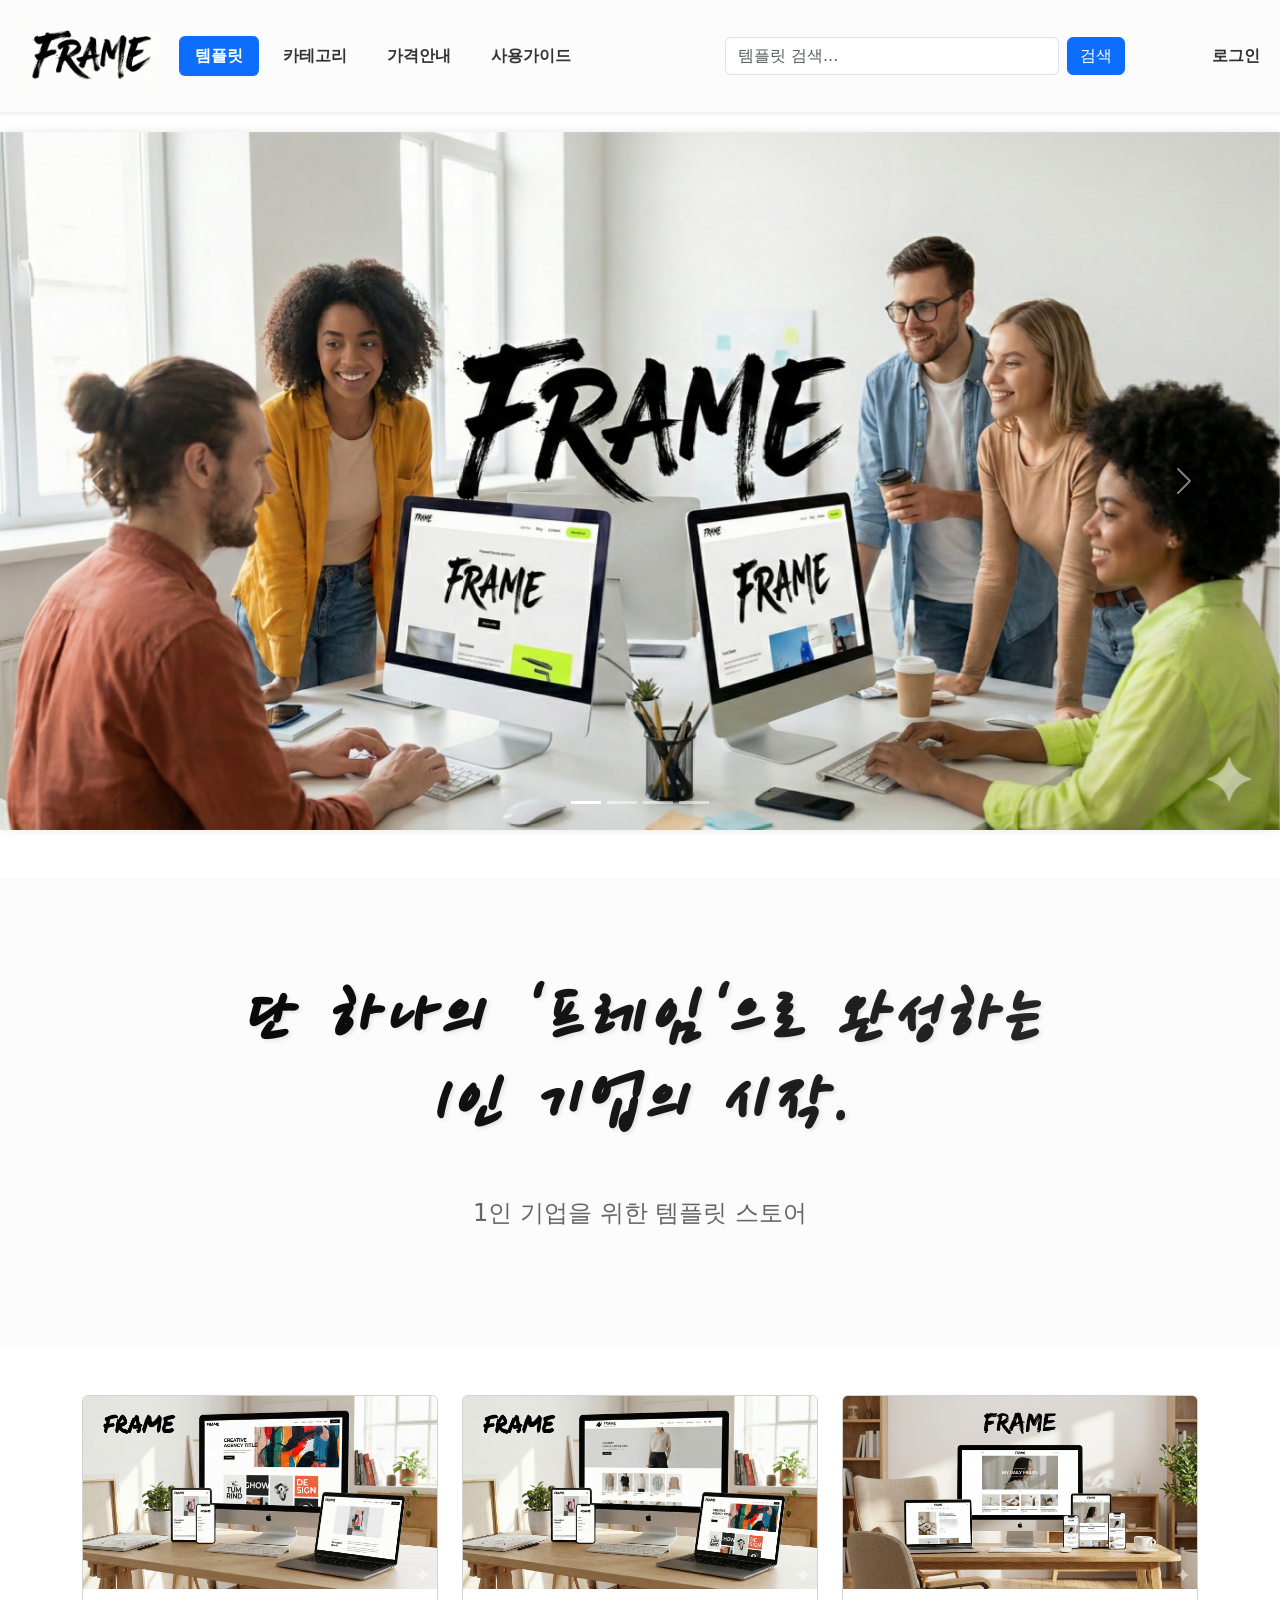
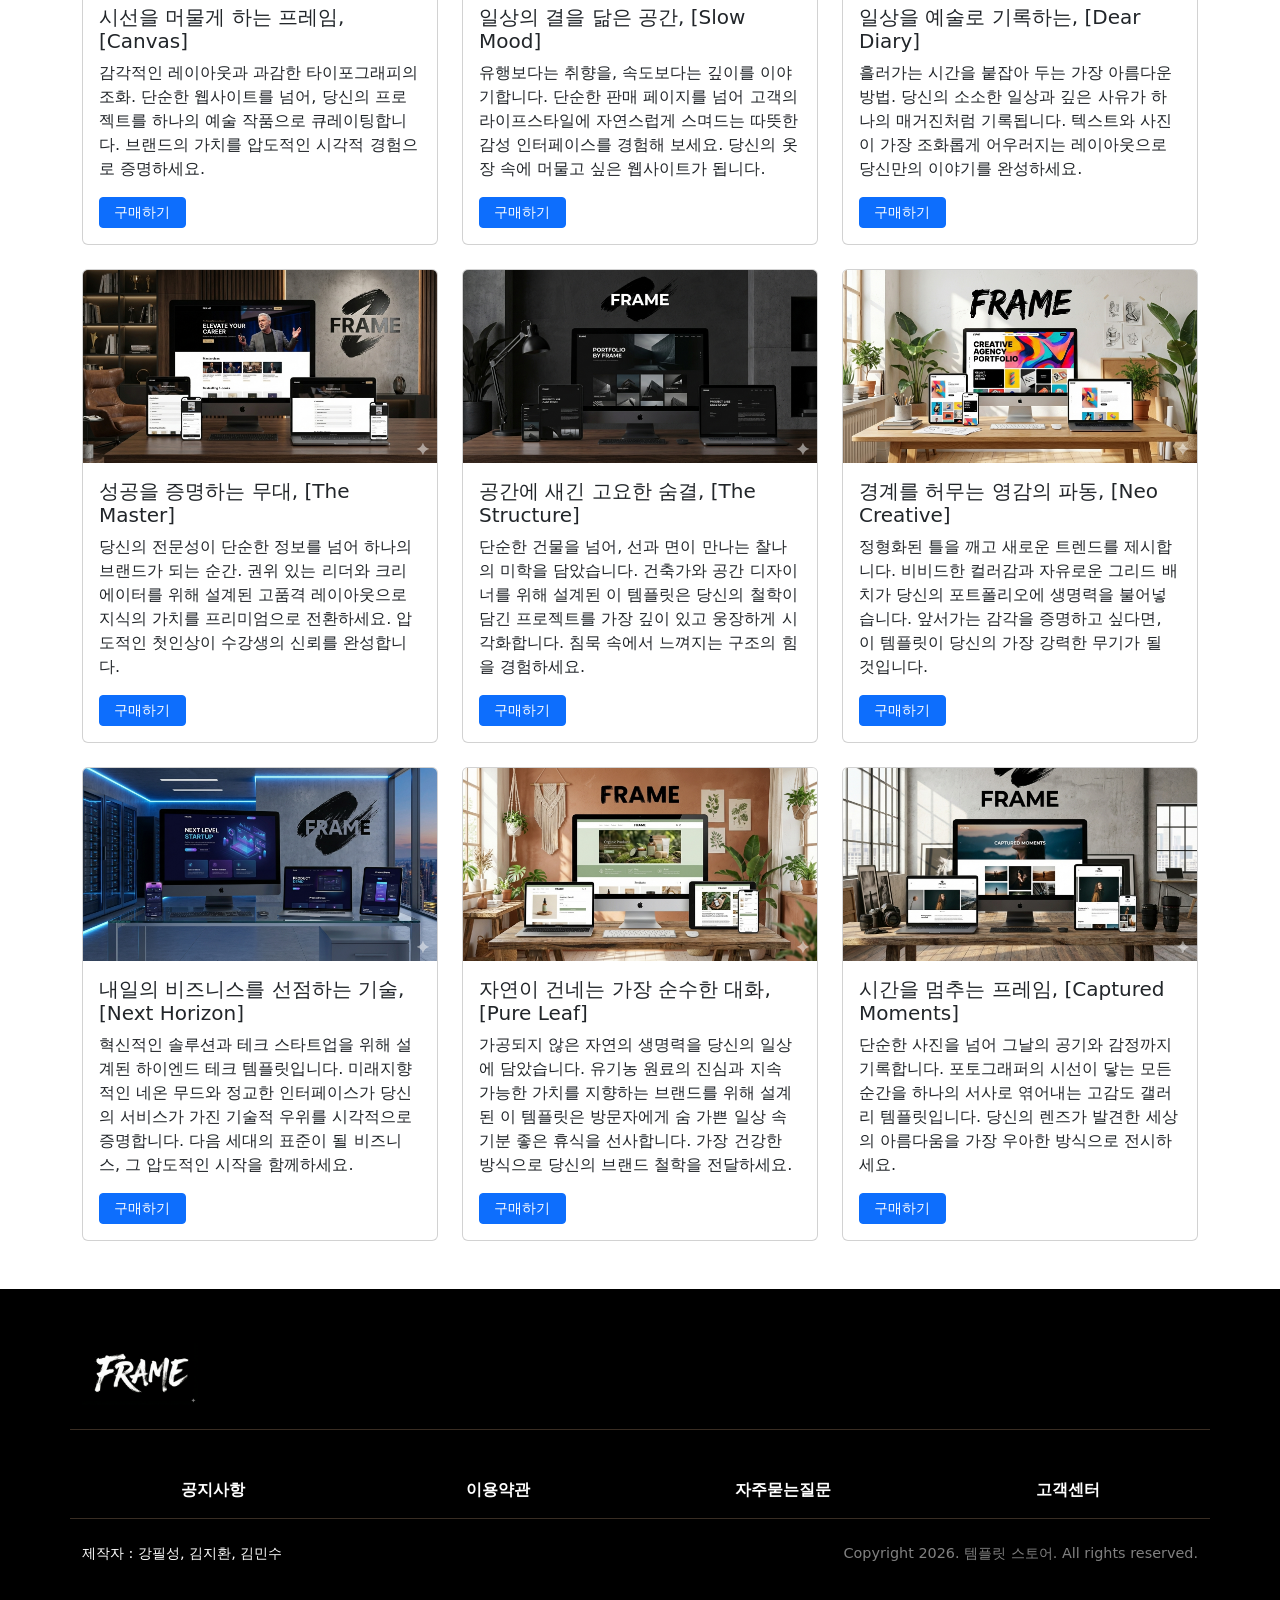
==== commit 174ec3c4: "5th commit" ====
--- a/index.html
+++ b/index.html
@@ -93,8 +93,8 @@
           <div class="card h-100">
             <img src="img/index/템플릿1.png" class="card-img-top" alt="...">
             <div class="card-body d-flex flex-column">
-              <h5 class="card-title">Card title</h5>
-              <p class="card-text">Some quick example text to build on the card title and make up the bulk of the card's content.</p>
+              <h5 class="card-title">시선을 머물게 하는 프레임, [Canvas]</h5>
+              <p class="card-text">감각적인 레이아웃과 과감한 타이포그래피의 조화. 단순한 웹사이트를 넘어, 당신의 프로젝트를 하나의 예술 작품으로 큐레이팅합니다. 브랜드의 가치를 압도적인 시각적 경험으로 증명하세요.</p>
               <a href="purchase.html" class="btn btn-primary btn-sm px-3 mt-auto w-auto">구매하기</a>
             </div>
           </div>
@@ -104,8 +104,8 @@
           <div class="card h-100">
             <img src="img/index/템플릿2.png" class="card-img-top" alt="...">
             <div class="card-body d-flex flex-column">
-              <h5 class="card-title">Card title</h5>
-              <p class="card-text">Some quick example text to build on the card title and make up the bulk of the card's content.</p>
+              <h5 class="card-title">일상의 결을 닮은 공간, [Slow Mood]</h5>
+              <p class="card-text">유행보다는 취향을, 속도보다는 깊이를 이야기합니다. 단순한 판매 페이지를 넘어 고객의 라이프스타일에 자연스럽게 스며드는 따뜻한 감성 인터페이스를 경험해 보세요. 당신의 옷장 속에 머물고 싶은 웹사이트가 됩니다.</p>
               <a href="purchase.html" class="btn btn-primary btn-sm px-3 mt-auto w-auto">구매하기</a>
             </div>
           </div>
@@ -115,8 +115,8 @@
           <div class="card h-100">
             <img src="img/index/템플릿3.png" class="card-img-top" alt="...">
             <div class="card-body d-flex flex-column">
-              <h5 class="card-title">Card title</h5>
-              <p class="card-text">Some quick example text to build on the card title and make up the bulk of the card's content.</p>
+              <h5 class="card-title">일상을 예술로 기록하는, [Dear Diary]</h5>
+              <p class="card-text">흘러가는 시간을 붙잡아 두는 가장 아름다운 방법. 당신의 소소한 일상과 깊은 사유가 하나의 매거진처럼 기록됩니다. 텍스트와 사진이 가장 조화롭게 어우러지는 레이아웃으로 당신만의 이야기를 완성하세요.</p>
               <a href="purchase.html" class="btn btn-primary btn-sm px-3 mt-auto w-auto">구매하기</a>
             </div>
           </div>
@@ -126,8 +126,8 @@
           <div class="card h-100">
             <img src="img/index/템플릿4.png" class="card-img-top" alt="...">
             <div class="card-body d-flex flex-column">
-              <h5 class="card-title">Card title</h5>
-              <p class="card-text">Some quick example text to build on the card title and make up the bulk of the card's content.</p>
+              <h5 class="card-title">성공을 증명하는 무대, [The Master]</h5>
+              <p class="card-text">당신의 전문성이 단순한 정보를 넘어 하나의 브랜드가 되는 순간. 권위 있는 리더와 크리에이터를 위해 설계된 고품격 레이아웃으로 지식의 가치를 프리미엄으로 전환하세요. 압도적인 첫인상이 수강생의 신뢰를 완성합니다.</p>
               <a href="purchase.html" class="btn btn-primary btn-sm px-3 mt-auto w-auto">구매하기</a>
             </div>
           </div>
@@ -137,8 +137,8 @@
           <div class="card h-100">
             <img src="img/index/템플릿5.png" class="card-img-top" alt="...">
             <div class="card-body d-flex flex-column">
-              <h5 class="card-title">Card title</h5>
-              <p class="card-text">Some quick example text to build on the card title and make up the bulk of the card's content.</p>
+              <h5 class="card-title">공간에 새긴 고요한 숨결, [The Structure]</h5>
+              <p class="card-text">단순한 건물을 넘어, 선과 면이 만나는 찰나의 미학을 담았습니다. 건축가와 공간 디자이너를 위해 설계된 이 템플릿은 당신의 철학이 담긴 프로젝트를 가장 깊이 있고 웅장하게 시각화합니다. 침묵 속에서 느껴지는 구조의 힘을 경험하세요.</p>
               <a href="purchase.html" class="btn btn-primary btn-sm px-3 mt-auto w-auto">구매하기</a>
             </div>
           </div>
@@ -148,8 +148,8 @@
           <div class="card h-100">
             <img src="img/index/템플릿6.png" class="card-img-top" alt="...">
             <div class="card-body d-flex flex-column">
-              <h5 class="card-title">Card title</h5>
-              <p class="card-text">Some quick example text to build on the card title and make up the bulk of the card's content.</p>
+              <h5 class="card-title">경계를 허무는 영감의 파동, [Neo Creative]</h5>
+              <p class="card-text">정형화된 틀을 깨고 새로운 트렌드를 제시합니다. 비비드한 컬러감과 자유로운 그리드 배치가 당신의 포트폴리오에 생명력을 불어넣습니다. 앞서가는 감각을 증명하고 싶다면, 이 템플릿이 당신의 가장 강력한 무기가 될 것입니다.</p>
               <a href="purchase.html" class="btn btn-primary btn-sm px-3 mt-auto w-auto">구매하기</a>
             </div>
           </div>
@@ -159,8 +159,8 @@
           <div class="card h-100">
             <img src="img/index/템플릿7.png" class="card-img-top" alt="...">
             <div class="card-body d-flex flex-column">
-              <h5 class="card-title">Card title</h5>
-              <p class="card-text">Some quick example text to build on the card title and make up the bulk of the card's content.</p>
+              <h5 class="card-title">내일의 비즈니스를 선점하는 기술, [Next Horizon]</h5>
+              <p class="card-text">혁신적인 솔루션과 테크 스타트업을 위해 설계된 하이엔드 테크 템플릿입니다. 미래지향적인 네온 무드와 정교한 인터페이스가 당신의 서비스가 가진 기술적 우위를 시각적으로 증명합니다. 다음 세대의 표준이 될 비즈니스, 그 압도적인 시작을 함께하세요.</p>
               <a href="purchase.html" class="btn btn-primary btn-sm px-3 mt-auto w-auto">구매하기</a>
             </div>
           </div>
@@ -170,8 +170,8 @@
           <div class="card h-100">
             <img src="img/index/템플릿8.png" class="card-img-top" alt="...">
             <div class="card-body d-flex flex-column">
-              <h5 class="card-title">Card title</h5>
-              <p class="card-text">Some quick example text to build on the card title and make up the bulk of the card's content.</p>
+              <h5 class="card-title">자연이 건네는 가장 순수한 대화, [Pure Leaf]</h5>
+              <p class="card-text">가공되지 않은 자연의 생명력을 당신의 일상에 담았습니다. 유기농 원료의 진심과 지속 가능한 가치를 지향하는 브랜드를 위해 설계된 이 템플릿은 방문자에게 숨 가쁜 일상 속 기분 좋은 휴식을 선사합니다. 가장 건강한 방식으로 당신의 브랜드 철학을 전달하세요.</p>
               <a href="purchase.html" class="btn btn-primary btn-sm px-3 mt-auto w-auto">구매하기</a>
             </div>
           </div>
@@ -181,8 +181,8 @@
           <div class="card h-100">
             <img src="img/index/템플릿9.png" class="card-img-top" alt="...">
             <div class="card-body d-flex flex-column">
-              <h5 class="card-title">Card title</h5>
-              <p class="card-text">Some quick example text to build on the card title and make up the bulk of the card's content.</p>
+              <h5 class="card-title">시간을 멈추는 프레임, [Captured Moments]</h5>
+              <p class="card-text">단순한 사진을 넘어 그날의 공기와 감정까지 기록합니다. 포토그래퍼의 시선이 닿는 모든 순간을 하나의 서사로 엮어내는 고감도 갤러리 템플릿입니다. 당신의 렌즈가 발견한 세상의 아름다움을 가장 우아한 방식으로 전시하세요.</p>
               <a href="purchase.html" class="btn btn-primary btn-sm px-3 mt-auto w-auto">구매하기</a>
             </div>
           </div>
@@ -197,18 +197,17 @@
           <img src="img/index/logo dark.png" class="img-fluid logo-img" alt="...">
          </div>
 
-         <div class="row text-white pb-4 pt-4 first-line">
-            <a href="#" class="col text-white fw-semibold">공지사항</a>
-            <a href="#" class="col text-white fw-semibold">이용약관</a>
-            <a href="#" class="col text-white fw-semibold">자주묻는질문</a>
-            <a href="#" class="col text-white fw-semibold">고객센터</a>
+         <div class="row text-white pt-5 pb-3 first-line">
+            <div class="col-3 fw-semibold"><a href = "#" class="text-white text-decoration-none"> 공지사항</a></div>
+            <div class="col-3 fw-semibold"><a href = "#" class="text-white text-decoration-none">이용약관</a></div>
+            <div class="col-3 fw-semibold"><a href = "#" class="text-white text-decoration-none">자주묻는질문</a></div>
+            <div class="col-3 fw-semibold"><a href = "#" class="text-white text-decoration-none">고객센터</a></div>
          </div>
 
-         <div class="text-white">
-            <p>Copyright 2026. 템플릿 스토어. All rights reserved.</p>
-            <p>제작자 : 강필성, 김지환, 김민수</p>
+         <div class="text-white d-flex justify-content-between flex-wrap gap-3 pt-4 pb-2">
+          <p class="mb-0">제작자 : 강필성, 김지환, 김민수</p>
+          <p class="footer-under-text-line-p-color mb-0">Copyright 2026. 템플릿 스토어. All rights reserved.</p>
          </div>
-        </div>
       </div>
     </footer>
 
@@ -219,4 +218,4 @@
 
     <script src="https://cdn.jsdelivr.net/npm/bootstrap@5.3.8/dist/js/bootstrap.bundle.min.js" integrity="sha384-FKyoEForCGlyvwx9Hj09JcYn3nv7wiPVlz7YYwJrWVcXK/BmnVDxM+D2scQbITxI" crossorigin="anonymous"></script>
 </body>
-</html>
+</html>
--- a/css/index/footer.css
+++ b/css/index/footer.css
@@ -1,18 +1,104 @@
+/* ===== 기본 스타일 ===== */
 footer {
     background-color: black;
-    padding: 20px 0;
+    padding: 30px 0;
     margin-top: 20px;
+    text-align: center;
 }
 
 footer .text-white {
     color: white;
 }
 
-footer .logo-img{
-    width: 140px;   /* 원하는 크기로 변경 */
-    height: auto;   /* 비율 유지 */
-  }
+footer .logo-img {
+    width: 140px;
+    height: auto;
+}
 
-.first-line{
+.first-line {
     border-bottom: 1px solid #392d23;
+}
+
+.footer-under-text-line-p-color {
+    color: gray;
+}
+
+/* 푸터 메뉴 링크 스타일 */
+footer .row.first-line a {
+    display: inline-block;
+    transition: opacity 0.3s ease;
+}
+
+footer .row.first-line a:hover {
+    opacity: 0.7;
+}
+
+/* 제작자 및 Copyright 영역 */
+footer .d-flex p {
+    margin: 0;
+    font-size: 0.9rem;
+}
+
+/* ===== 반응형 스타일 ===== */
+
+/* 모바일 (576px 이하) */
+@media (max-width: 576px) {
+    footer {
+        padding: 20px 0;
+    }
+
+    footer .logo-img {
+        width: 100px;
+    }
+
+    footer .row.first-line {
+        padding-top: 1.5rem !important;
+        padding-bottom: 1rem !important;
+    }
+
+    footer .row.first-line .col-3 {
+        flex: 0 0 100%;
+        max-width: 100%;
+        margin-bottom: 0.75rem;
+    }
+
+    footer .d-flex {
+        flex-direction: column;
+        align-items: center;
+        gap: 0.5rem !important;
+        padding-top: 1rem !important;
+        padding-bottom: 0.5rem !important;
+    }
+
+    footer .d-flex p {
+        font-size: 0.85rem;
+        text-align: center;
+    }
+}
+
+/* 태블릿 (577px ~ 768px) */
+@media (min-width: 577px) and (max-width: 768px) {
+    footer {
+        padding: 25px 0;
+    }
+
+    footer .logo-img {
+        width: 120px;
+    }
+
+    footer .row.first-line .col-3 {
+        flex: 0 0 50%;
+        max-width: 50%;
+        margin-bottom: 1rem;
+    }
+
+    footer .d-flex {
+        flex-direction: column;
+        align-items: center;
+        gap: 0.5rem !important;
+    }
+
+    footer .d-flex p {
+        text-align: center;
+    }
 }
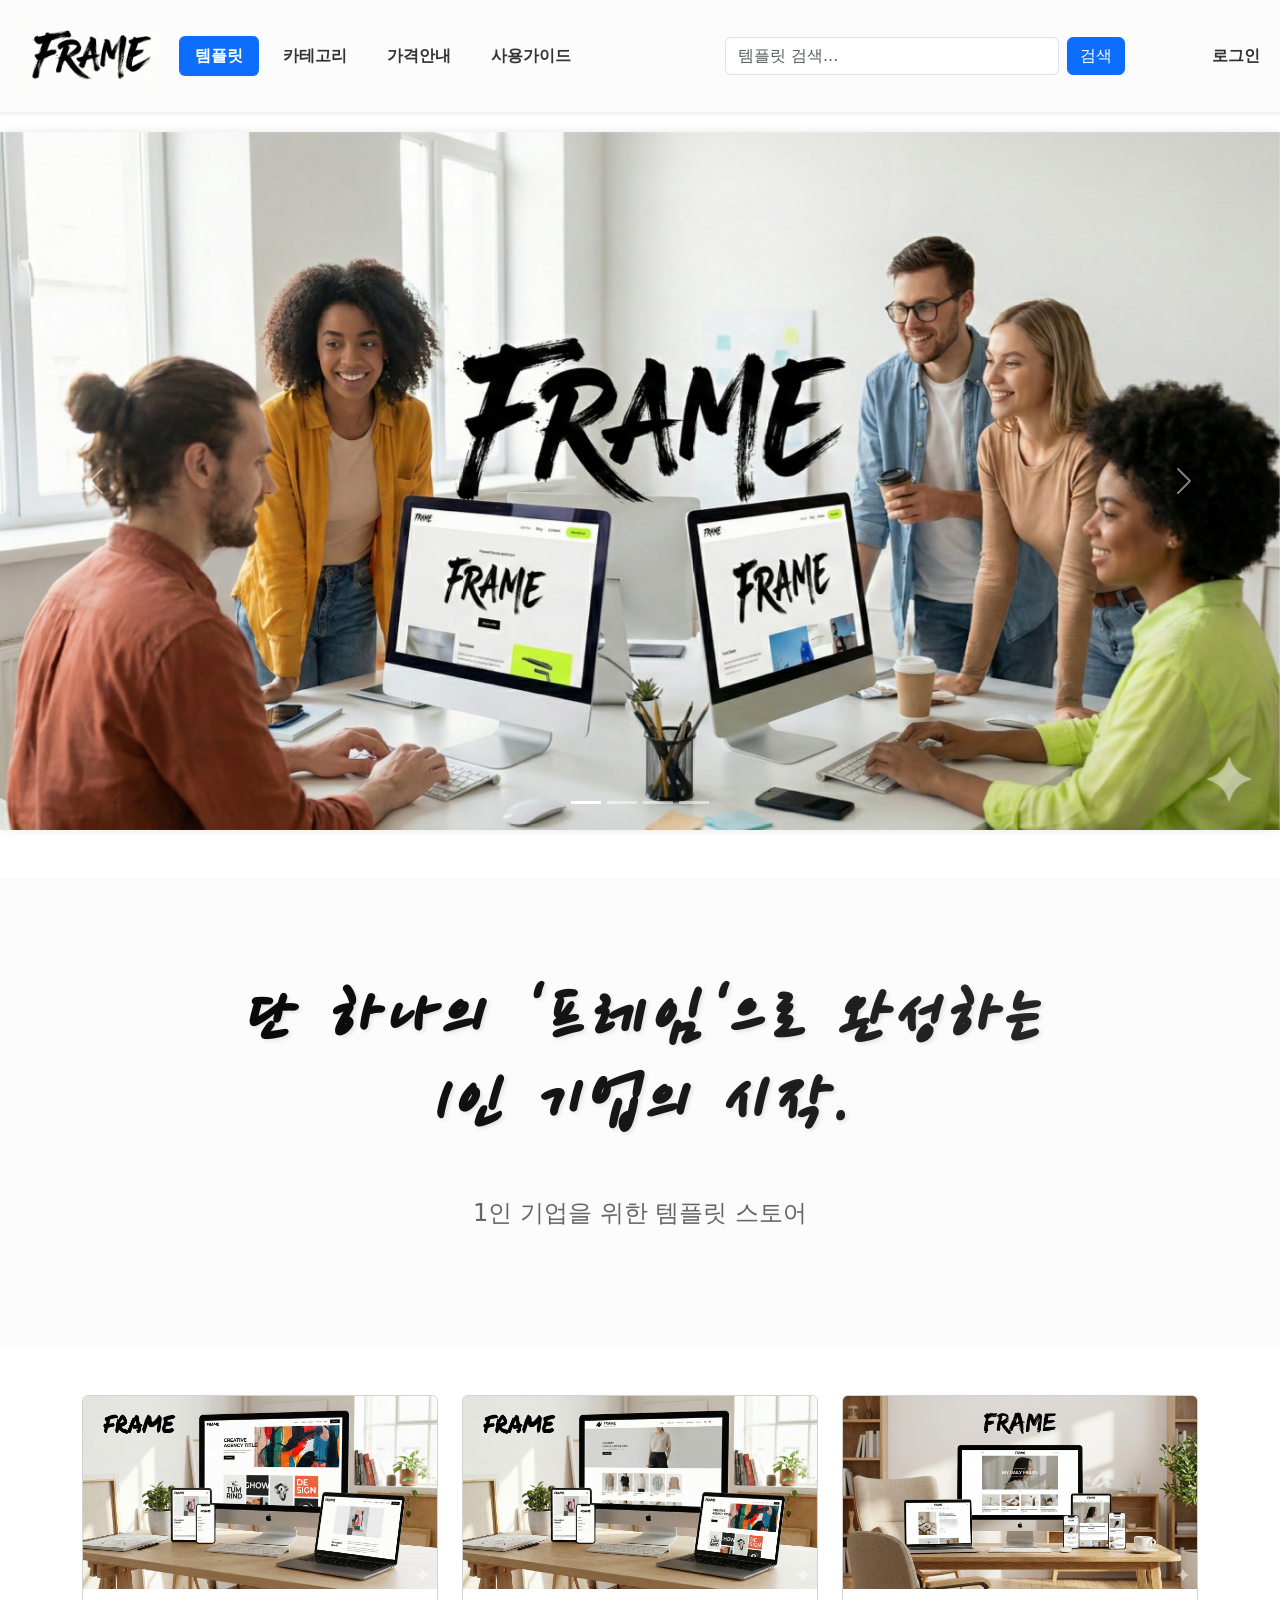
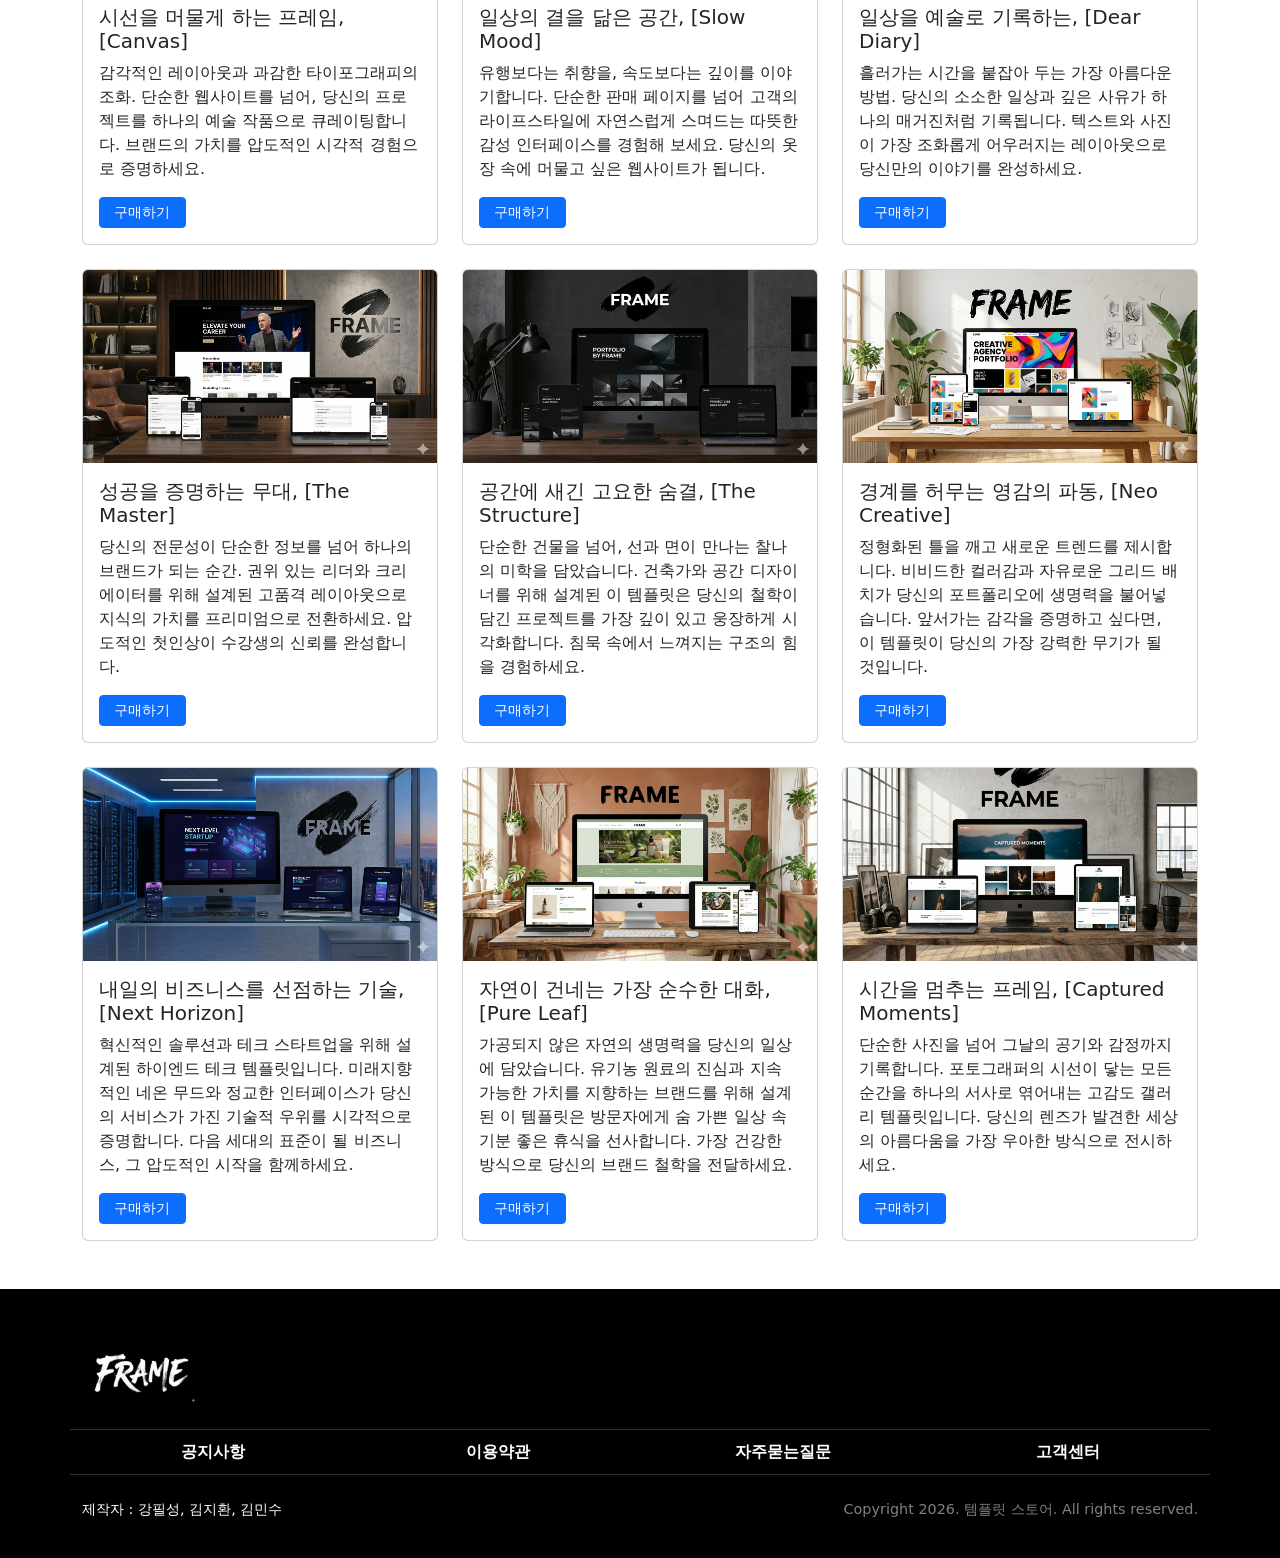
==== commit 38161f37: "footer align changed" ====
--- a/index.html
+++ b/index.html
@@ -197,8 +197,8 @@
           <img src="img/index/logo dark.png" class="img-fluid logo-img" alt="...">
          </div>
 
-         <div class="row text-white pt-5 pb-3 first-line">
-            <div class="col-3 fw-semibold"><a href = "#" class="text-white text-decoration-none"> 공지사항</a></div>
+         <div class="row text-white first-line">
+            <div class="col-3 fw-semibold"><a href = "#" class="text-white text-decoration-none">공지사항</a></div>
             <div class="col-3 fw-semibold"><a href = "#" class="text-white text-decoration-none">이용약관</a></div>
             <div class="col-3 fw-semibold"><a href = "#" class="text-white text-decoration-none">자주묻는질문</a></div>
             <div class="col-3 fw-semibold"><a href = "#" class="text-white text-decoration-none">고객센터</a></div>
--- a/css/index/footer.css
+++ b/css/index/footer.css
@@ -27,6 +27,7 @@
 footer .row.first-line a {
     display: inline-block;
     transition: opacity 0.3s ease;
+    padding: 10px;
 }
 
 footer .row.first-line a:hover {
@@ -101,4 +102,17 @@
     footer .d-flex p {
         text-align: center;
     }
+}
+
+.footer-menu {
+    min-height: 80px;
+    display: flex;
+    align-items: center;
+    justify-content: center;
+}
+
+.footer-menu .col-3 {
+    display: flex;
+    justify-content: center;
+    align-items: center;
 }
